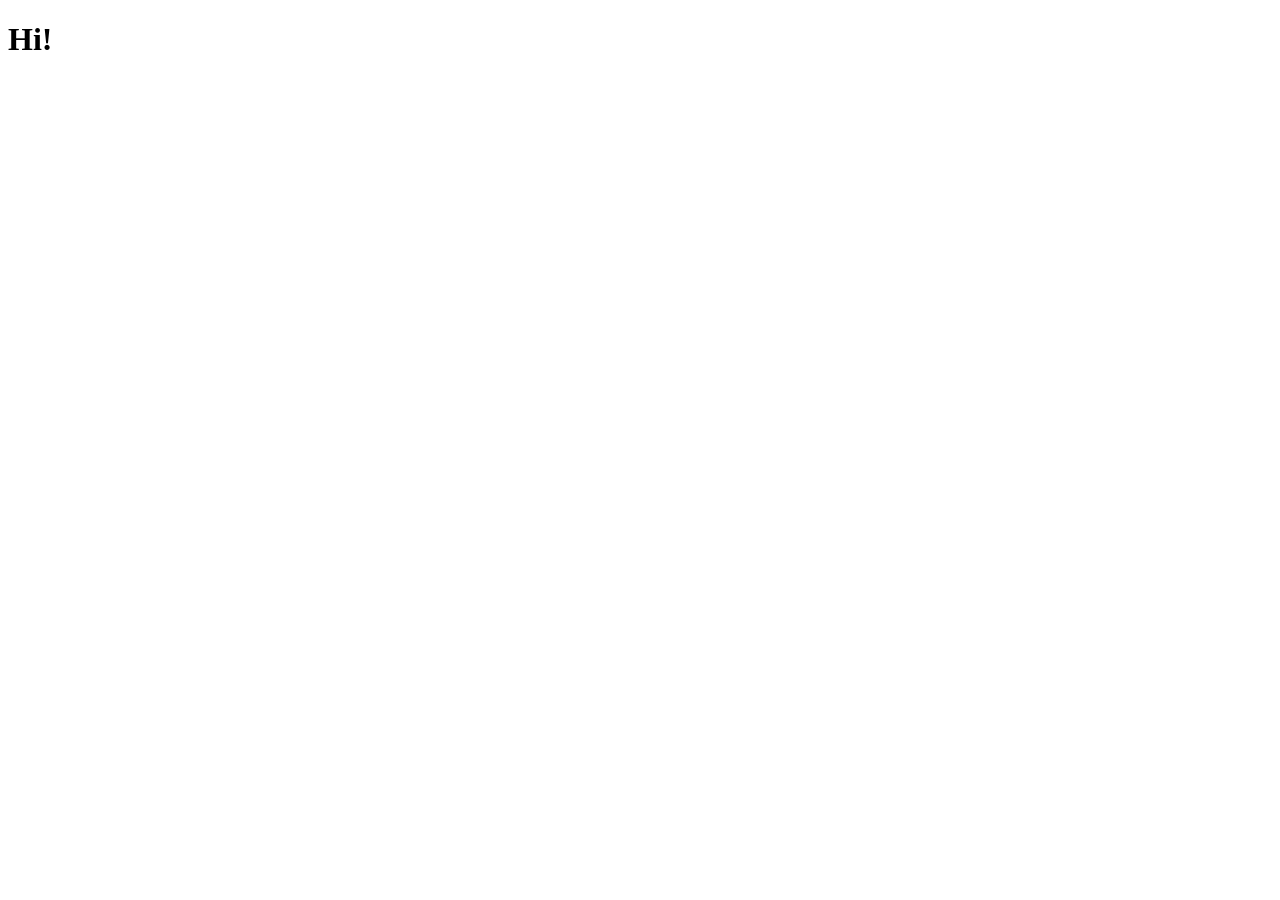
==== index.html @ e8dbb1b1 "new file:   index.html" ====
<!DOCTYPE html>
<html lang="en">
<head>
    <meta charset="UTF-8">
    <meta name="viewport" content="width=device-width, initial-scale=1.0">
    <title>Document</title>
</head>
<body>
    <div>
        <h1>
            Hi!
        </h1>
    </div>
</body>
</html>
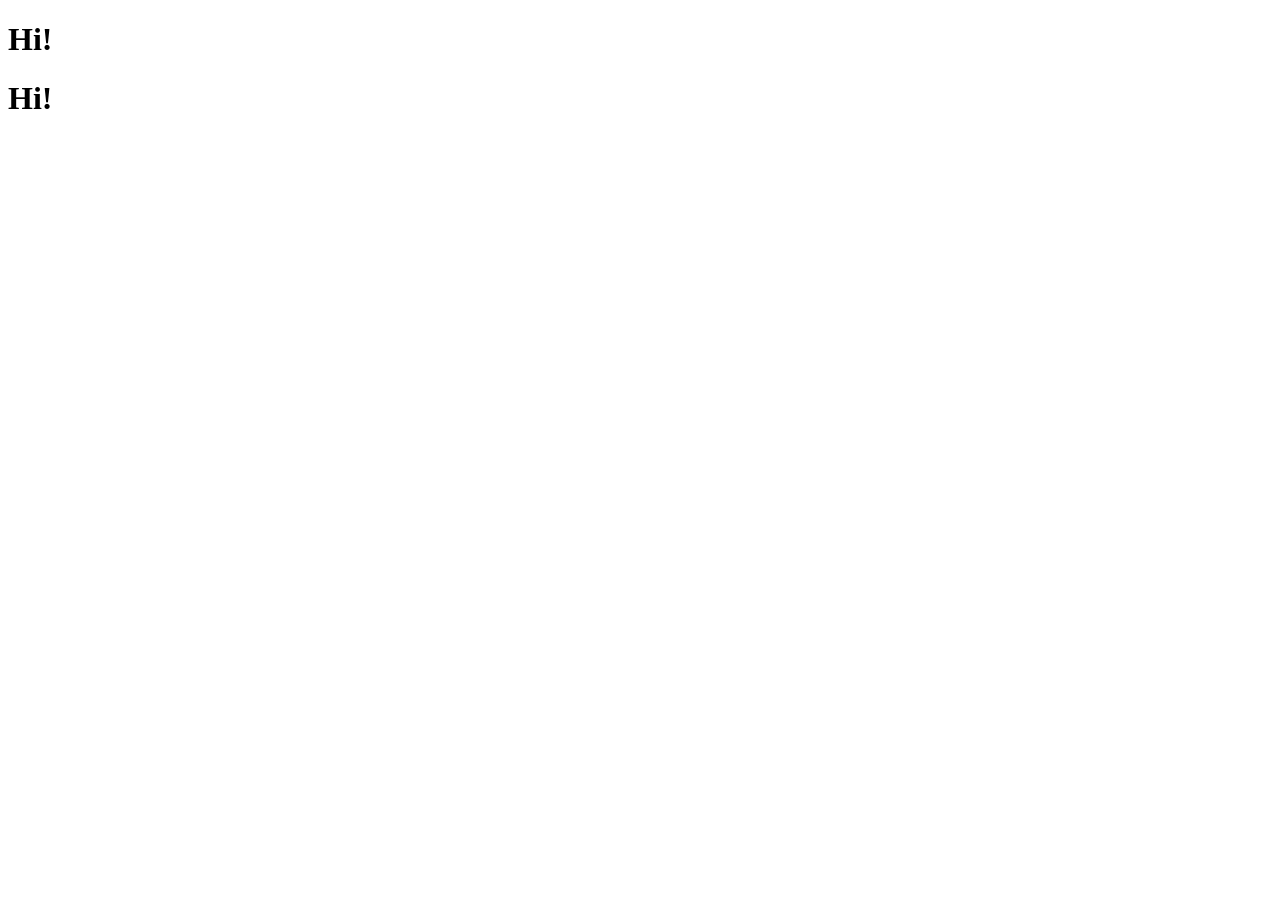
==== commit 5823caec: "Update index.html" ====
--- a/index.html
+++ b/index.html
@@ -10,6 +10,9 @@
         <h1>
             Hi!
         </h1>
+        <h1>
+            Hi!
+        </h1>
     </div>
 </body>
 </html>
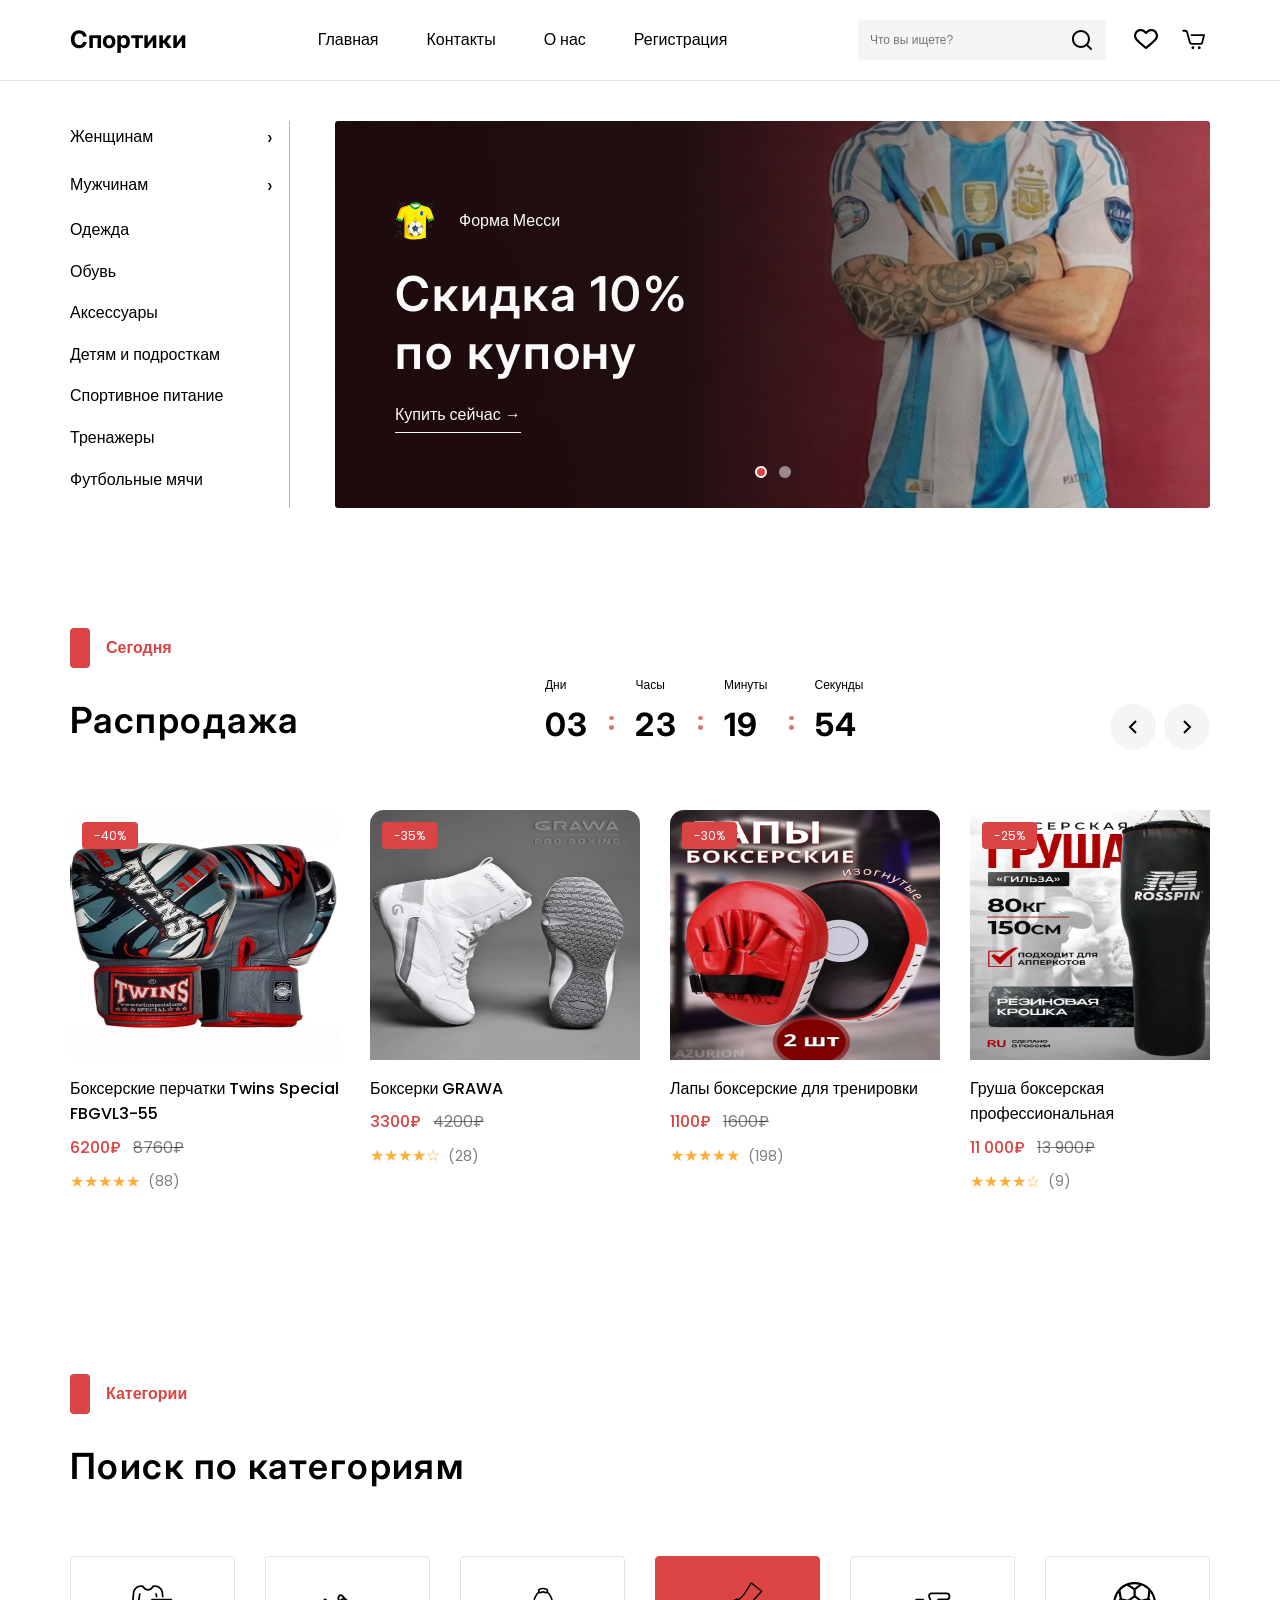
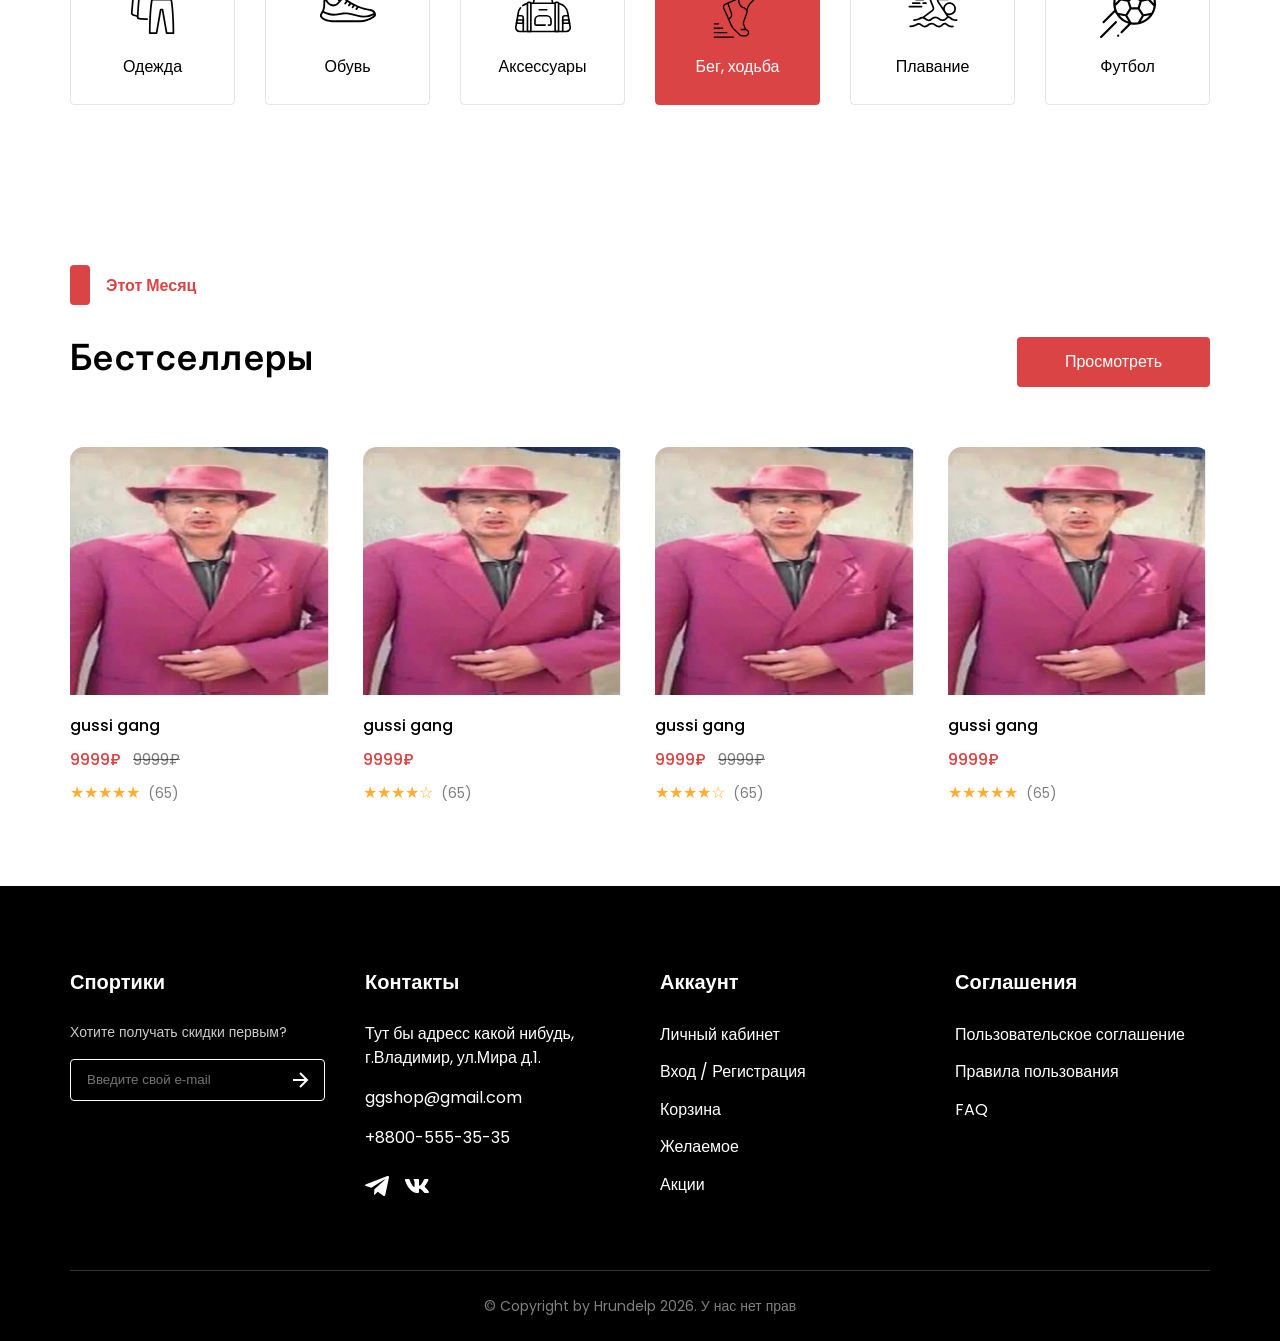
==== commit cd790bb0: "new file:   assets/icons/Football.svg 	new file:   assets/icons/TG.svg 	new file:   assets/icons/Vk." ====
--- a/index.html
+++ b/index.html
@@ -1,18 +1,944 @@
 <!DOCTYPE html>
-<html lang="en">
+<html lang="ru">
+
 <head>
     <meta charset="UTF-8">
     <meta name="viewport" content="width=device-width, initial-scale=1.0">
-    <title>Document</title>
+    <title>Спортики</title>
+    <link rel="stylesheet" href="css/style.css">
+    <link rel="stylesheet" href="css/home.css">
+    <link rel="stylesheet" href="css/responsive.css">
+    <link rel="preconnect" href="https://fonts.googleapis.com">
+    <link rel="preconnect" href="https://fonts.gstatic.com" crossorigin>
+    <link
+        href="https://fonts.googleapis.com/css2?family=Poppins:wght@300;400;500;600;700&family=Inter:wght@400;600;700&display=swap"
+        rel="stylesheet">
 </head>
+
 <body>
-    <div>
-        <h1>
-            Hi!
-        </h1>
-        <h1>
-            Hi!
-        </h1>
-    </div>
+    <!-- Header -->
+    <header class="header">
+        <nav class="navbar">
+            <div class="container">
+                <div class="logo">Спортики</div>
+                <ul class="nav-menu">
+                    <li><a href="index.html">Главная</a></li>
+                    <li><a href="#">Контакты</a></li>
+                    <li><a href="#">О нас</a></li>
+                    <li><a href="register.html">Регистрация</a></li>
+                </ul>
+                <div class="nav-actions">
+                    <div class="search-box">
+                        <input type="text" placeholder="Что вы ищете?">
+                        <img src="assets\icons\поиск.svg" width="24" height="24" alt="Иконка">
+                    </div>
+                    <div class="icons">
+                        <button class="icon-btn">
+                            <img src="assets\icons\Избранное.svg" width="24" height="24" alt="Иконка">
+                        </button>
+                        <button class="icon-btn">
+                            <img src="assets\icons\Корзина.svg" width="24" height="24" alt="Иконка">
+                        </button>
+                    </div>
+                </div>
+            </div>
+        </nav>
+    </header>
+
+    <main>
+        <!-- Hero Section -->
+        <section class="hero-section">
+            <div class="container">
+                <div class="hero-content">
+                    <!-- Sidebar Menu -->
+                    <aside class="sidebar-menu">
+                        <ul>
+                            <li><a href="#">Женщинам <span>›</span></a></li>
+                            <li><a href="#">Мужчинам <span>›</span></a></li>
+                            <li><a href="#">Одежда</a></li>
+                            <li><a href="#">Обувь</a></li>
+                            <li><a href="#">Аксессуары</a></li>
+                            <li><a href="#">Детям и подросткам</a></li>
+                            <li><a href="#">Спортивное питание</a></li>
+                            <li><a href="#">Тренажеры</a></li>
+                            <li><a href="#">Футбольные мячи</a></li>
+                        </ul>
+                    </aside>
+
+                    <!-- Hero Banner -->
+                    <div class="hero-banner">
+                        <div class="banner-slides" id="heroSlider">
+
+                            <!-- Слайд 1 -->
+                            <div class="slide" style="background-image: url('assets/images/image.jpg');">
+                                <div class="banner-content">
+                                    <div class="banner-text">
+                                        <div class="banner-brand">
+                                            <img src="assets/icons/Месси ГОООЛ.svg" width="40" height="49" alt="Месси">
+                                            <span>Форма Месси</span>
+                                        </div>
+                                        <h1>Скидка 10%<br>по купону</h1>
+                                        <a href="#" class="shop-now">Купить сейчас →</a>
+                                    </div>
+                                </div>
+                            </div>
+
+                            <!-- Слайд 2 -->
+                            <div class="slide" style="background-image: url('assets/images/RONALDO.jpg');">
+                                <div class="banner-content">
+                                    <div class="banner-text">
+                                        <div class="banner-brand">
+                                            <span>Новости</span>
+                                        </div>
+                                        <h1>Новый набор<br>уже в продаже</h1>
+                                        <a href="#" class="shop-now">Смотреть →</a>
+                                    </div>
+                                </div>
+                            </div>
+                        </div>
+                        <!-- мне лень заглушку делать -->
+                        <div class="banner-dots">
+                            <span class="active" data-index="0"></span>
+                            <span data-index="1"></span>
+                            <!-- <span data-index="2"></span> — раскомментировать при добавлении 3-го слайда -->
+                        </div>
+                    </div>
+                </div>
+            </div>
+        </section>
+
+        <!-- Flash Sales -->
+        <section class="flash-sales">
+            <div class="container">
+                <div class="section-header">
+                    <div class="section-title-group">
+                        <div class="section-label">
+                            <div class="red-bar"></div>
+                            <span>Сегодня</span>
+                        </div>
+                        <h2 class="section-title">Распродажа</h2>
+                    </div>
+                    <div class="countdown-timer">
+                        <div class="time-unit">
+                            <span class="time-label">Дни</span>
+                            <span class="time-value">03</span>
+                        </div>
+                        <span class="time-separator">:</span>
+                        <div class="time-unit">
+                            <span class="time-label">Часы</span>
+                            <span class="time-value" id="hours">23</span>
+                        </div>
+                        <span class="time-separator">:</span>
+                        <div class="time-unit">
+                            <span class="time-label">Минуты</span>
+                            <span class="time-value" id="minutes">19</span>
+                        </div>
+                        <span class="time-separator">:</span>
+                        <div class="time-unit">
+                            <span class="time-label">Секунды</span>
+                            <span class="time-value" id="seconds">56</span>
+                        </div>
+                    </div>
+                    <div class="navigation-arrows">
+                        <button class="arrow-btn" onclick="scrollProducts('left')">
+                            <svg width="24" height="24" viewBox="0 0 24 24" fill="none" stroke="currentColor"
+                                stroke-width="2">
+                                <path d="M15 18l-6-6 6-6" />
+                            </svg>
+                        </button>
+                        <button class="arrow-btn" onclick="scrollProducts('right')">
+                            <svg width="24" height="24" viewBox="0 0 24 24" fill="none" stroke="currentColor"
+                                stroke-width="2">
+                                <path d="M9 18l6-6-6-6" />
+                            </svg>
+                        </button>
+                    </div>
+                </div>
+
+                <div class="products-scroll" id="flashProducts">
+                    <div class="product-card">
+                        <div class="product-image">
+                            <div class="discount-badge">-40%</div>
+                            <img src="assets/images/перчатки.jpg"
+                                alt="Боксерские перчатки">
+                            <div class="product-actions">
+                                <button class="action-btn">
+                                    <!--надо бы решить че тут сделать -->
+                            <img src="assets\icons\Избранное.svg" width="34" height="34" alt="избранное">
+                                </button>
+                            </div>
+                        </div>
+                        <div class="product-info">
+                            <h3>Боксерские перчатки Twins Special FBGVL3-55</h3>
+                            <div class="price">
+                                <span class="current-price">6200₽</span>
+                                <span class="old-price">8760₽</span>
+                            </div>
+                            <div class="rating">
+                                <div class="stars">★★★★★</div>
+                                <span>(88)</span>
+                            </div>
+                        </div>
+                    </div>
+
+                    <div class="product-card">
+                        <div class="product-image">
+                            <div class="discount-badge">-35%</div>
+                            <img src="assets/images/боксерки.jpg"
+                                alt="Боксерки">
+                            <div class="product-actions">
+                                <button class="action-btn">
+                                    <svg width="20" height="20" viewBox="0 0 24 24" fill="none" stroke="currentColor"
+                                        stroke-width="2">
+                                        <path
+                                            d="M20.84 4.61a5.5 5.5 0 0 0-7.78 0L12 5.67l-1.06-1.06a5.5 5.5 0 0 0-7.78 7.78l1.06 1.06L12 21.23l7.78-7.78 1.06-1.06a5.5 5.5 0 0 0 0-7.78z">
+                                        </path>
+                                    </svg>
+                                </button>
+                            </div>
+                        </div>
+                        <div class="product-info">
+                            <h3>Боксерки GRAWA</h3>
+                            <div class="price">
+                                <span class="current-price">3300₽</span>
+                                <span class="old-price">4200₽</span>
+                            </div>
+                            <div class="rating">
+                                <div class="stars">★★★★☆</div>
+                                <span>(28)</span>
+                            </div>
+                        </div>
+                    </div>
+
+                    <div class="product-card">
+                        <div class="product-image">
+                            <div class="discount-badge">-30%</div>
+                            <img src="assets/images/Лапы.jpg" alt="Лапы боксерские">
+                            <div class="product-actions">
+                                <button class="action-btn">
+                                    <svg width="20" height="20" viewBox="0 0 24 24" fill="none" stroke="currentColor"
+                                        stroke-width="2">
+                                        <path
+                                            d="M20.84 4.61a5.5 5.5 0 0 0-7.78 0L12 5.67l-1.06-1.06a5.5 5.5 0 0 0-7.78 7.78l1.06 1.06L12 21.23l7.78-7.78 1.06-1.06a5.5 5.5 0 0 0 0-7.78z">
+                                        </path>
+                                    </svg>
+                                </button>
+                            </div>
+                        </div>
+                        <div class="product-info">
+                            <h3>Лапы боксерские для тренировки</h3>
+                            <div class="price">
+                                <span class="current-price">1100₽</span>
+                                <span class="old-price">1600₽</span>
+                            </div>
+                            <div class="rating">
+                                <div class="stars">★★★★★</div>
+                                <span>(198)</span>
+                            </div>
+                        </div>
+                    </div>
+
+                    <div class="product-card">
+                        <div class="product-image">
+                            <div class="discount-badge">-25%</div>
+                            <img src="assets/images/Груша.jpg"
+                                alt="Груша Боксерская">
+                            <div class="product-actions">
+                                <button class="action-btn">
+                                    <svg width="20" height="20" viewBox="0 0 24 24" fill="none" stroke="currentColor"
+                                        stroke-width="2">
+                                        <path
+                                            d="M20.84 4.61a5.5 5.5 0 0 0-7.78 0L12 5.67l-1.06-1.06a5.5 5.5 0 0 0-7.78 7.78l1.06 1.06L12 21.23l7.78-7.78 1.06-1.06a5.5 5.5 0 0 0 0-7.78z">
+                                        </path>
+                                    </svg>
+                                </button>
+                            </div>
+                        </div>
+                        <div class="product-info">
+                            <h3>Груша боксерская профессиональная</h3>
+                            <div class="price">
+                                <span class="current-price">11 000₽</span>
+                                <span class="old-price">13 900₽</span>
+                            </div>
+                            <div class="rating">
+                                <div class="stars">★★★★☆</div>
+                                <span>(9)</span>
+                            </div>
+                        </div>
+                    </div>
+                </div>
+
+            </div>
+        </section>
+
+        <!-- Categories -->
+        <section class="categories">
+            <div class="container">
+                <div class="section-header">
+                    <div class="section-title-group">
+                        <div class="section-label">
+                            <div class="red-bar"></div>
+                            <span>Категории</span>
+                        </div>
+                        <h2 class="section-title">Поиск по категориям</h2>
+                    </div>
+                </div>
+
+                <div class="categories-grid" id="categoriesGrid">
+                    <div class="category-card">
+                        <img src="assets/icons/Одежда.svg" width="56" height="56" alt="Иконка">
+                        <span>Одежда</span>
+                    </div>
+                    <div class="category-card">
+                        <img src="assets/icons/shoes.svg" width="56" height="56" alt="Иконка">
+                        <span>Обувь</span>
+                    </div>
+                    <div class="category-card">
+                        <img src="assets/icons/accessories.svg" width="56" height="56" alt="Иконка">
+                        <span>Аксессуары</span>
+                    </div>
+                    <div class="category-card active">
+                         <img src="assets/icons/race.svg" width="56" height="56" alt="Иконка">
+                        <span>Бег, ходьба</span>
+                    </div>
+                    <div class="category-card">
+                        <img src="assets/icons/swimming.svg" width="56" height="56" alt="Иконка">
+                        <span>Плавание</span>
+                    </div>
+                    <div class="category-card">
+                        <img src="assets/icons/Football.svg" width="56" height="56" alt="Иконка">
+                        <span>Футбол</span>
+                    </div>
+                </div>
+            </div>
+        </section>
+
+        <!-- Best Selling -->
+        <section class="best-selling">
+            <div class="container">
+                <div class="section-header">
+                    <div class="section-title-group">
+                        <div class="section-label">
+                            <div class="red-bar"></div>
+                            <span>Этот Месяц</span>
+                        </div>
+                        <h2 class="section-title">Бестселлеры</h2>
+                    </div>
+                    <button class="view-all-btn">Просмотреть</button>
+                </div>
+
+                <div class="products-grid">
+                    <div class="product-card">
+                        <div class="product-image">
+                            <img src="assets/images/sportik.jpg" alt="zubenkomixailpetrovich">
+                            <div class="product-actions">
+                                <button class="action-btn">
+                                    <svg width="20" height="20" viewBox="0 0 24 24" fill="none" stroke="currentColor"
+                                        stroke-width="2">
+                                        <path
+                                            d="M20.84 4.61a5.5 5.5 0 0 0-7.78 0L12 5.67l-1.06-1.06a5.5 5.5 0 0 0-7.78 7.78l1.06 1.06L12 21.23l7.78-7.78 1.06-1.06a5.5 5.5 0 0 0 0-7.78z">
+                                        </path>
+                                    </svg>
+                                </button>
+                            </div>
+                        </div>
+                        <div class="product-info">
+                            <h3>gussi gang</h3>
+                            <div class="price">
+                                <span class="current-price">9999₽</span>
+                                <span class="old-price">9999₽</span>
+                            </div>
+                            <div class="rating">
+                                <div class="stars">★★★★★</div>
+                                <span>(65)</span>
+                            </div>
+                        </div>
+                    </div>
+
+                    <div class="product-card">
+                        <div class="product-image">
+                            <img src="assets/images/sportik.jpg" alt="zubenkomixailpetrovich">
+                            <div class="product-actions">
+                                <button class="action-btn">
+                                    <svg width="20" height="20" viewBox="0 0 24 24" fill="none" stroke="currentColor"
+                                        stroke-width="2">
+                                        <path
+                                            d="M20.84 4.61a5.5 5.5 0 0 0-7.78 0L12 5.67l-1.06-1.06a5.5 5.5 0 0 0-7.78 7.78l1.06 1.06L12 21.23l7.78-7.78 1.06-1.06a5.5 5.5 0 0 0 0-7.78z">
+                                        </path>
+                                    </svg>
+                                </button>
+                            </div>
+                        </div>
+                        <div class="product-info">
+                            <h3>gussi gang</h3>
+                            <div class="price">
+                                <span class="current-price">9999₽</span>
+                            </div>
+                            <div class="rating">
+                                <div class="stars">★★★★☆</div>
+                                <span>(65)</span>
+                            </div>
+                        </div>
+                    </div>
+
+                    <div class="product-card">
+                        <div class="product-image">
+                            <img src="assets/images/sportik.jpg" alt="zubenkomixailpetrovich">
+                            <div class="product-actions">
+                                <button class="action-btn">
+                                    <svg width="20" height="20" viewBox="0 0 24 24" fill="none" stroke="currentColor"
+                                        stroke-width="2">
+                                        <path
+                                            d="M20.84 4.61a5.5 5.5 0 0 0-7.78 0L12 5.67l-1.06-1.06a5.5 5.5 0 0 0-7.78 7.78l1.06 1.06L12 21.23l7.78-7.78 1.06-1.06a5.5 5.5 0 0 0 0-7.78z">
+                                        </path>
+                                    </svg>
+                                </button>
+                            </div>
+                        </div>
+                        <div class="product-info">
+                            <h3>gussi gang</h3>
+                            <div class="price">
+                                <span class="current-price">9999₽</span>
+                                <span class="old-price">9999₽</span>
+                            </div>
+                            <div class="rating">
+                                <div class="stars">★★★★☆</div>
+                                <span>(65)</span>
+                            </div>
+                        </div>
+                    </div>
+
+                    <div class="product-card">
+                        <div class="product-image">
+                            <img src="assets/images/sportik.jpg" alt="zubenkomixailpetrovich">
+                            <div class="product-actions">
+                                <button class="action-btn">
+                                    <svg width="20" height="20" viewBox="0 0 24 24" fill="none" stroke="currentColor"
+                                        stroke-width="2">
+                                        <path
+                                            d="M20.84 4.61a5.5 5.5 0 0 0-7.78 0L12 5.67l-1.06-1.06a5.5 5.5 0 0 0-7.78 7.78l1.06 1.06L12 21.23l7.78-7.78 1.06-1.06a5.5 5.5 0 0 0 0-7.78z">
+                                        </path>
+                                    </svg>
+                                </button>
+                            </div>
+                        </div>
+                        <div class="product-info">
+                            <h3>gussi gang</h3>
+                            <div class="price">
+                                <span class="current-price">9999₽</span>
+                            </div>
+                            <div class="rating">
+                                <div class="stars">★★★★★</div>
+                                <span>(65)</span>
+                            </div>
+                        </div>
+                    </div>
+                </div>
+            </div>
+        </section>
+
+        <!-- Music Banner 
+        <section class="music-banner">
+            <div class="container">
+                <div class="banner-box">
+                    <div class="banner-box-content">
+                        <span class="banner-label">Categories</span>
+                        <h2>Enhance Your<br>Music Experience</h2>
+                        <div class="timer-circles">
+                            <div class="timer-circle">
+                                <span class="timer-value">23</span>
+                                <span class="timer-label">Hours</span>
+                            </div>
+                            <div class="timer-circle">
+                                <span class="timer-value">05</span>
+                                <span class="timer-label">Days</span>
+                            </div>
+                            <div class="timer-circle">
+                                <span class="timer-value">59</span>
+                                <span class="timer-label">Minutes</span>
+                            </div>
+                            <div class="timer-circle">
+                                <span class="timer-value">35</span>
+                                <span class="timer-label">Seconds</span>
+                            </div>
+                        </div>
+                        <button class="buy-now-btn">Buy Now!</button>
+                    </div>
+                    <div class="banner-box-image">
+                        <img src="https://images.unsplash.com/photo-1608043152269-423dbba4e7e1?w=600" alt="JBL Speaker">
+                    </div>
+                </div>
+            </div>
+        </section>-->
+
+        <!-- Explore Products 
+        <section class="explore-products">
+            <div class="container">
+                <div class="section-header">
+                    <div class="section-title-group">
+                        <div class="section-label">
+                            <div class="red-bar"></div>
+                            <span>Our Products</span>
+                        </div>
+                        <h2 class="section-title">Explore Our Products</h2>
+                    </div>
+                    <div class="navigation-arrows">
+                        <button class="arrow-btn">
+                            <svg width="24" height="24" viewBox="0 0 24 24" fill="none" stroke="currentColor"
+                                stroke-width="2">
+                                <path d="M15 18l-6-6 6-6" />
+                            </svg>
+                        </button>
+                        <button class="arrow-btn">
+                            <svg width="24" height="24" viewBox="0 0 24 24" fill="none" stroke="currentColor"
+                                stroke-width="2">
+                                <path d="M9 18l6-6-6-6" />
+                            </svg>
+                        </button>
+                    </div>
+                </div>
+
+                <div class="products-grid large">
+                    <div class="product-card">
+                        <div class="product-image">
+                            <img src="https://images.unsplash.com/photo-1577003833154-a3bs0ce0b96c?w=400"
+                                alt="Dog Food">
+                            <div class="product-actions">
+                                <button class="action-btn">
+                                    <svg width="20" height="20" viewBox="0 0 24 24" fill="none" stroke="currentColor"
+                                        stroke-width="2">
+                                        <path
+                                            d="M20.84 4.61a5.5 5.5 0 0 0-7.78 0L12 5.67l-1.06-1.06a5.5 5.5 0 0 0-7.78 7.78l1.06 1.06L12 21.23l7.78-7.78 1.06-1.06a5.5 5.5 0 0 0 0-7.78z">
+                                        </path>
+                                    </svg>
+                                </button>
+                                <button class="action-btn">
+                                    <svg width="20" height="20" viewBox="0 0 24 24" fill="none" stroke="currentColor"
+                                        stroke-width="2">
+                                        <path d="M1 12s4-8 11-8 11 8 11 8-4 8-11 8-11-8-11-8z"></path>
+                                        <circle cx="12" cy="12" r="3"></circle>
+                                    </svg>
+                                </button>
+                            </div>
+                        </div>
+                        <div class="product-info">
+                            <h3>Breed Dry Dog Food</h3>
+                            <div class="price">
+                                <span class="current-price">$100</span>
+                            </div>
+                            <div class="rating">
+                                <div class="stars">★★★☆☆</div>
+                                <span>(35)</span>
+                            </div>
+                        </div>
+                    </div>
+
+                    <div class="product-card">
+                        <div class="product-image">
+                            <img src="https://images.unsplash.com/photo-1526170375885-4d8ecf77b99f?w=400" alt="Camera">
+                            <div class="product-actions">
+                                <button class="action-btn">
+                                    <svg width="20" height="20" viewBox="0 0 24 24" fill="none" stroke="currentColor"
+                                        stroke-width="2">
+                                        <path
+                                            d="M20.84 4.61a5.5 5.5 0 0 0-7.78 0L12 5.67l-1.06-1.06a5.5 5.5 0 0 0-7.78 7.78l1.06 1.06L12 21.23l7.78-7.78 1.06-1.06a5.5 5.5 0 0 0 0-7.78z">
+                                        </path>
+                                    </svg>
+                                </button>
+                                <button class="action-btn">
+                                    <svg width="20" height="20" viewBox="0 0 24 24" fill="none" stroke="currentColor"
+                                        stroke-width="2">
+                                        <path d="M1 12s4-8 11-8 11 8 11 8-4 8-11 8-11-8-11-8z"></path>
+                                        <circle cx="12" cy="12" r="3"></circle>
+                                    </svg>
+                                </button>
+                            </div>
+                        </div>
+                        <div class="product-info">
+                            <h3>CANON EOS DSLR Camera</h3>
+                            <div class="price">
+                                <span class="current-price">$360</span>
+                            </div>
+                            <div class="rating">
+                                <div class="stars">★★★★☆</div>
+                                <span>(95)</span>
+                            </div>
+                        </div>
+                    </div>
+
+                    <div class="product-card">
+                        <div class="product-image">
+                            <div class="new-badge">NEW</div>
+                            <img src="https://images.unsplash.com/photo-1498049794561-7780e7231661?w=400" alt="Laptop">
+                            <div class="product-actions">
+                                <button class="action-btn">
+                                    <svg width="20" height="20" viewBox="0 0 24 24" fill="none" stroke="currentColor"
+                                        stroke-width="2">
+                                        <path
+                                            d="M20.84 4.61a5.5 5.5 0 0 0-7.78 0L12 5.67l-1.06-1.06a5.5 5.5 0 0 0-7.78 7.78l1.06 1.06L12 21.23l7.78-7.78 1.06-1.06a5.5 5.5 0 0 0 0-7.78z">
+                                        </path>
+                                    </svg>
+                                </button>
+                                <button class="action-btn">
+                                    <svg width="20" height="20" viewBox="0 0 24 24" fill="none" stroke="currentColor"
+                                        stroke-width="2">
+                                        <path d="M1 12s4-8 11-8 11 8 11 8-4 8-11 8-11-8-11-8z"></path>
+                                        <circle cx="12" cy="12" r="3"></circle>
+                                    </svg>
+                                </button>
+                            </div>
+                        </div>
+                        <div class="product-info">
+                            <h3>ASUS FHD Gaming Laptop</h3>
+                            <div class="price">
+                                <span class="current-price">$700</span>
+                            </div>
+                            <div class="rating">
+                                <div class="stars">★★★★★</div>
+                                <span>(325)</span>
+                            </div>
+                        </div>
+                    </div>
+
+                    <div class="product-card">
+                        <div class="product-image">
+                            <img src="https://images.unsplash.com/photo-1556228578-0d85b1a4d571?w=400"
+                                alt="Curology Product Set">
+                            <div class="product-actions">
+                                <button class="action-btn">
+                                    <svg width="20" height="20" viewBox="0 0 24 24" fill="none" stroke="currentColor"
+                                        stroke-width="2">
+                                        <path
+                                            d="M20.84 4.61a5.5 5.5 0 0 0-7.78 0L12 5.67l-1.06-1.06a5.5 5.5 0 0 0-7.78 7.78l1.06 1.06L12 21.23l7.78-7.78 1.06-1.06a5.5 5.5 0 0 0 0-7.78z">
+                                        </path>
+                                    </svg>
+                                </button>
+                                <button class="action-btn">
+                                    <svg width="20" height="20" viewBox="0 0 24 24" fill="none" stroke="currentColor"
+                                        stroke-width="2">
+                                        <path d="M1 12s4-8 11-8 11 8 11 8-4 8-11 8-11-8-11-8z"></path>
+                                        <circle cx="12" cy="12" r="3"></circle>
+                                    </svg>
+                                </button>
+                            </div>
+                        </div>
+                        <div class="product-info">
+                            <h3>Curology Product Set</h3>
+                            <div class="price">
+                                <span class="current-price">$500</span>
+                            </div>
+                            <div class="rating">
+                                <div class="stars">★★★★☆</div>
+                                <span>(145)</span>
+                            </div>
+                        </div>
+                    </div>
+
+                    <div class="product-card">
+                        <div class="product-image">
+                            <div class="new-badge">NEW</div>
+                            <img src="https://images.unsplash.com/photo-1581235720704-06d3acfcb36f?w=400"
+                                alt="Kids Electric Car">
+                            <div class="product-actions">
+                                <button class="action-btn">
+                                    <svg width="20" height="20" viewBox="0 0 24 24" fill="none" stroke="currentColor"
+                                        stroke-width="2">
+                                        <path
+                                            d="M20.84 4.61a5.5 5.5 0 0 0-7.78 0L12 5.67l-1.06-1.06a5.5 5.5 0 0 0-7.78 7.78l1.06 1.06L12 21.23l7.78-7.78 1.06-1.06a5.5 5.5 0 0 0 0-7.78z">
+                                        </path>
+                                    </svg>
+                                </button>
+                                <button class="action-btn">
+                                    <svg width="20" height="20" viewBox="0 0 24 24" fill="none" stroke="currentColor"
+                                        stroke-width="2">
+                                        <path d="M1 12s4-8 11-8 11 8 11 8-4 8-11 8-11-8-11-8z"></path>
+                                        <circle cx="12" cy="12" r="3"></circle>
+                                    </svg>
+                                </button>
+                            </div>
+                        </div>
+                        <div class="product-info">
+                            <h3>Kids Electric Car</h3>
+                            <div class="price">
+                                <span class="current-price">$960</span>
+                            </div>
+                            <div class="rating">
+                                <div class="stars">★★★★★</div>
+                                <span>(65)</span>
+                                <div class="color-options">
+                                    <span class="color-dot" style="background: #FB1314;"></span>
+                                    <span class="color-dot" style="background: #DB4444;"></span>
+                                </div>
+                            </div>
+                        </div>
+                    </div>
+
+                    <div class="product-card">
+                        <div class="product-image">
+                            <img src="https://images.unsplash.com/photo-1579952363873-27f3bade9f55?w=400"
+                                alt="Jr. Zoom Soccer Cleats">
+                            <div class="product-actions">
+                                <button class="action-btn">
+                                    <svg width="20" height="20" viewBox="0 0 24 24" fill="none" stroke="currentColor"
+                                        stroke-width="2">
+                                        <path
+                                            d="M20.84 4.61a5.5 5.5 0 0 0-7.78 0L12 5.67l-1.06-1.06a5.5 5.5 0 0 0-7.78 7.78l1.06 1.06L12 21.23l7.78-7.78 1.06-1.06a5.5 5.5 0 0 0 0-7.78z">
+                                        </path>
+                                    </svg>
+                                </button>
+                                <button class="action-btn">
+                                    <svg width="20" height="20" viewBox="0 0 24 24" fill="none" stroke="currentColor"
+                                        stroke-width="2">
+                                        <path d="M1 12s4-8 11-8 11 8 11 8-4 8-11 8-11-8-11-8z"></path>
+                                        <circle cx="12" cy="12" r="3"></circle>
+                                    </svg>
+                                </button>
+                            </div>
+                        </div>
+                        <div class="product-info">
+                            <h3>Jr. Zoom Soccer Cleats</h3>
+                            <div class="price">
+                                <span class="current-price">$1160</span>
+                            </div>
+                            <div class="rating">
+                                <div class="stars">★★★★★</div>
+                                <span>(35)</span>
+                                <div class="color-options">
+                                    <span class="color-dot" style="background: #EEFF61;"></span>
+                                    <span class="color-dot" style="background: #DB4444;"></span>
+                                </div>
+                            </div>
+                        </div>
+                    </div>
+
+                    <div class="product-card">
+                        <div class="product-image">
+                            <div class="new-badge">NEW</div>
+                            <img src="https://images.unsplash.com/photo-1606813907291-d86efa9b94db?w=400"
+                                alt="GP11 Shooter USB Gamepad">
+                            <div class="product-actions">
+                                <button class="action-btn">
+                                    <svg width="20" height="20" viewBox="0 0 24 24" fill="none" stroke="currentColor"
+                                        stroke-width="2">
+                                        <path
+                                            d="M20.84 4.61a5.5 5.5 0 0 0-7.78 0L12 5.67l-1.06-1.06a5.5 5.5 0 0 0-7.78 7.78l1.06 1.06L12 21.23l7.78-7.78 1.06-1.06a5.5 5.5 0 0 0 0-7.78z">
+                                        </path>
+                                    </svg>
+                                </button>
+                                <button class="action-btn">
+                                    <svg width="20" height="20" viewBox="0 0 24 24" fill="none" stroke="currentColor"
+                                        stroke-width="2">
+                                        <path d="M1 12s4-8 11-8 11 8 11 8-4 8-11 8-11-8-11-8z"></path>
+                                        <circle cx="12" cy="12" r="3"></circle>
+                                    </svg>
+                                </button>
+                            </div>
+                        </div>
+                        <div class="product-info">
+                            <h3>GP11 Shooter USB Gamepad</h3>
+                            <div class="price">
+                                <span class="current-price">$660</span>
+                            </div>
+                            <div class="rating">
+                                <div class="stars">★★★★☆</div>
+                                <span>(55)</span>
+                                <div class="color-options">
+                                    <span class="color-dot" style="background: #000;"></span>
+                                    <span class="color-dot" style="background: #DB4444;"></span>
+                                </div>
+                            </div>
+                        </div>
+                    </div>
+
+                    <div class="product-card">
+                        <div class="product-image">
+                            <img src="https://images.unsplash.com/photo-1551107696-a4b0c5a0d9a2?w=400"
+                                alt="Quilted Satin Jacket">
+                            <div class="product-actions">
+                                <button class="action-btn">
+                                    <svg width="20" height="20" viewBox="0 0 24 24" fill="none" stroke="currentColor"
+                                        stroke-width="2">
+                                        <path
+                                            d="M20.84 4.61a5.5 5.5 0 0 0-7.78 0L12 5.67l-1.06-1.06a5.5 5.5 0 0 0-7.78 7.78l1.06 1.06L12 21.23l7.78-7.78 1.06-1.06a5.5 5.5 0 0 0 0-7.78z">
+                                        </path>
+                                    </svg>
+                                </button>
+                                <button class="action-btn">
+                                    <svg width="20" height="20" viewBox="0 0 24 24" fill="none" stroke="currentColor"
+                                        stroke-width="2">
+                                        <path d="M1 12s4-8 11-8 11 8 11 8-4 8-11 8-11-8-11-8z"></path>
+                                        <circle cx="12" cy="12" r="3"></circle>
+                                    </svg>
+                                </button>
+                            </div>
+                        </div>
+                        <div class="product-info">
+                            <h3>Quilted Satin Jacket</h3>
+                            <div class="price">
+                                <span class="current-price">$660</span>
+                            </div>
+                            <div class="rating">
+                                <div class="stars">★★★★☆</div>
+                                <span>(55)</span>
+                                <div class="color-options">
+                                    <span class="color-dot" style="background: #184A48;"></span>
+                                    <span class="color-dot" style="background: #DB4444;"></span>
+                                </div>
+                            </div>
+                        </div>
+                    </div>
+                </div>
+
+                <div class="view-all-btn-wrapper">
+                    <button class="view-all-btn">View All Products</button>
+                </div>
+            </div>
+        </section>-->
+
+        <!-- New Arrival 
+        <section class="new-arrival">
+            <div class="container">
+                <div class="section-title-group">
+                    <div class="section-label">
+                        <div class="red-bar"></div>
+                        <span>Featured</span>
+                    </div>
+                    <h2 class="section-title">New Arrival</h2>
+                </div>
+
+                <div class="arrival-grid">
+                    <div class="arrival-card large">
+                        <img src="https://images.unsplash.com/photo-1606813907291-d86efa9b94db?w=600"
+                            alt="PlayStation 5">
+                        <div class="arrival-info">
+                            <h3>PlayStation 5</h3>
+                            <p>Black and White version of the PS5 coming out on sale.</p>
+                            <a href="#">Shop Now</a>
+                        </div>
+                    </div>
+                    <div class="arrival-card medium">
+                        <img src="https://images.unsplash.com/photo-1485230895905-ec40ba36b9bc?w=600"
+                            alt="Women's Collections">
+                        <div class="arrival-info">
+                            <h3>Women's Collections</h3>
+                            <p>Featured woman collections that give you another vibe.</p>
+                            <a href="#">Shop Now</a>
+                        </div>
+                    </div>
+                    <div class="arrival-card small">
+                        <img src="https://images.unsplash.com/photo-1608043152269-423dbba4e7e1?w=400" alt="Speakers">
+                        <div class="arrival-info">
+                            <h3>Speakers</h3>
+                            <p>Amazon wireless speakers</p>
+                            <a href="#">Shop Now</a>
+                        </div>
+                    </div>
+                    <div class="arrival-card small">
+                        <img src="https://images.unsplash.com/photo-1541643600914-78b084683601?w=400" alt="Perfume">
+                        <div class="arrival-info">
+                            <h3>Perfume</h3>
+                            <p>GUCCI INTENSE OUD EDP</p>
+                            <a href="#">Shop Now</a>
+                        </div>
+                    </div>
+                </div>
+            </div>
+        </section>-->
+
+        <!-- Services 
+        <section class="services">
+            <div class="container">
+                <div class="services-grid">
+                    <div class="service-card">
+                        <div class="service-icon">
+                            <svg width="40" height="40" viewBox="0 0 40 40" fill="none">
+                                <circle cx="20" cy="20" r="20" fill="currentColor" opacity="0.3" />
+                                <circle cx="20" cy="20" r="15" fill="currentColor" />
+                                <path d="M12 20h16M20 12v16" stroke="white" stroke-width="2" />
+                            </svg>
+                        </div>
+                        <h3>FREE AND FAST DELIVERY</h3>
+                        <p>Free delivery for all orders over $140</p>
+                    </div>
+                    <div class="service-card">
+                        <div class="service-icon">
+                            <svg width="40" height="40" viewBox="0 0 40 40" fill="none">
+                                <circle cx="20" cy="20" r="20" fill="currentColor" opacity="0.3" />
+                                <circle cx="20" cy="20" r="15" fill="currentColor" />
+                                <path d="M16 18a4 4 0 0 1 8 0M14 28h12v-8H14z" stroke="white" stroke-width="2" />
+                            </svg>
+                        </div>
+                        <h3>24/7 CUSTOMER SERVICE</h3>
+                        <p>Friendly 24/7 customer support</p>
+                    </div>
+                    <div class="service-card">
+                        <div class="service-icon">
+                            <svg width="40" height="40" viewBox="0 0 40 40" fill="none">
+                                <circle cx="20" cy="20" r="20" fill="currentColor" opacity="0.3" />
+                                <circle cx="20" cy="20" r="15" fill="currentColor" />
+                                <path d="M15 20l3 3 7-7" stroke="white" stroke-width="2" />
+                            </svg>
+                        </div>
+                        <h3>MONEY BACK GUARANTEE</h3>
+                        <p>We return money within 30 days</p>
+                    </div>
+                </div>
+            </div>
+        </section>-->
+    </main>
+
+    <!-- Footer -->
+    <footer class="footer">
+        <div class="container">
+            <div class="footer-content">
+                <div class="footer-column">
+                    <h4>Спортики</h4>
+                    <p class="small">Хотите получать скидки первым?</p>
+                    <div class="newsletter">
+                        <input type="email" placeholder="Введите свой e-mail">
+                        <button>
+                            <svg width="24" height="24" viewBox="0 0 24 24" fill="none" stroke="white" stroke-width="2">
+                                <path d="M5 12h14M12 5l7 7-7 7" />
+                            </svg>
+                        </button>
+                    </div>
+                </div>
+                <div class="footer-column">
+                    <h4>Контакты</h4>
+                    <p>Тут бы адресс какой нибудь,<br>г.Владимир, ул.Мира д.1.</p>
+                    <p>ggshop@gmail.com</p>
+                    <p>+8800-555-35-35</p>
+                    <div class="social-links">
+                        <a href="https://t.me/hrundelp" target="_blank"><img src="assets/icons/TG.svg" width="24" height="24" alt="Telegram"></a>
+                        <a href="https://vk.com/bratishkinoff" target="_blank"><img src="assets/icons/Vk.svg" width="24" height="24" alt="VK"></a>
+                    </div>
+                </div>
+                <div class="footer-column">
+                    <h4>Аккаунт</h4>
+                    <ul>
+                        <li><a href="#">Личный кабинет</a></li>
+                        <li><a href="register.html">Вход / Регистрация</a></li>
+                        <li><a href="#">Корзина</a></li>
+                        <li><a href="#">Желаемое</a></li>
+                        <li><a href="#">Акции</a></li>
+                    </ul>
+                </div>
+                <div class="footer-column">
+                    <h4>Соглашения</h4>
+                    <ul>
+                        <li><a href="#">Пользовательское соглашение</a></li>
+                        <li><a href="#">Правила пользования</a></li>
+                        <li><a href="#">FAQ</a></li>
+                    </ul>
+                </div>
+            </div>
+            <div class="footer-bottom">
+                <p>&copy; Copyright by Hrundelp 2026. У нас нет прав</p>
+            </div>
+        </div>
+    </footer>
+
+    <script src="js/script.js"></script>
 </body>
+
 </html>
--- a/css/style.css
+++ b/css/style.css
@@ -0,0 +1,265 @@
+* {
+    margin: 0;
+    padding: 0;
+    box-sizing: border-box;
+}
+
+body {
+    font-family: 'Poppins', sans-serif;
+    background: #fff;
+    color: #000;
+    line-height: 1.6;
+}
+
+.container {
+    max-width: 1170px;
+    margin: 0 auto;
+    padding: 0 15px;
+}
+
+/* Header */
+.navbar {
+    border-bottom: 1px solid rgba(0, 0, 0, 0.1);
+    padding: 20px 0;
+}
+
+.navbar .container {
+    display: flex;
+    justify-content: space-between;
+    align-items: center;
+}
+
+.logo {
+    font-size: 24px;
+    font-weight: 700;
+    font-family: 'Inter', sans-serif;
+}
+
+.nav-menu {
+    display: flex;
+    list-style: none;
+    gap: 48px;
+}
+
+.nav-menu a {
+    color: #000;
+    text-decoration: none;
+    font-size: 16px;
+    transition: color 0.3s;
+}
+
+.nav-menu a:hover,
+.nav-menu a.active {
+    border-bottom: 1px solid #000;
+}
+
+.nav-actions {
+    display: flex;
+    align-items: center;
+    gap: 24px;
+}
+
+.search-box {
+    position: relative;
+    display: flex;
+    align-items: center;
+    background: #f5f5f5;
+    padding: 8px 12px;
+    border-radius: 4px;
+}
+
+.search-box input {
+    border: none;
+    background: transparent;
+    outline: none;
+    width: 200px;
+    font-size: 12px;
+}
+
+.search-box svg {
+    width: 20px;
+    height: 20px;
+}
+
+.icons {
+    display: flex;
+    gap: 16px;
+}
+
+.icon-btn {
+    background: transparent;
+    border: none;
+    cursor: pointer;
+    padding: 4px;
+}
+
+.icon-btn:hover {
+    opacity: 0.7;
+}
+
+/* Section Styles */
+section {
+    padding: 80px 0;
+}
+
+.section-header {
+    display: flex;
+    justify-content: space-between;
+    align-items: flex-end;
+    margin-bottom: 60px;
+}
+
+.section-title-group {
+    display: flex;
+    flex-direction: column;
+    gap: 24px;
+}
+
+.section-label {
+    display: flex;
+    align-items: center;
+    gap: 16px;
+}
+
+.red-bar {
+    width: 20px;
+    height: 40px;
+    background: #DB4444;
+    border-radius: 4px;
+}
+
+.section-label span {
+    color: #DB4444;
+    font-weight: 600;
+    font-size: 16px;
+}
+
+.section-title {
+    font-size: 36px;
+    font-weight: 600;
+    font-family: 'Inter', sans-serif;
+    letter-spacing: 1.44px;
+}
+
+/* Navigation Arrows */
+.navigation-arrows {
+    display: flex;
+    gap: 8px;
+}
+
+.arrow-btn {
+    width: 46px;
+    height: 46px;
+    border-radius: 50%;
+    background: #f5f5f5;
+    border: none;
+    display: flex;
+    align-items: center;
+    justify-content: center;
+    cursor: pointer;
+    transition: background 0.3s;
+}
+
+.arrow-btn:hover {
+    background: #DB4444;
+}
+
+.arrow-btn:hover svg {
+    stroke: white;
+}
+
+/* Footer */
+.footer {
+    background: #000;
+    color: white;
+    padding: 80px 0 24px 0;
+}
+
+.footer-content {
+    display: grid;
+    grid-template-columns: repeat(4, 1fr);
+    gap: 40px;
+    margin-bottom: 60px;
+}
+
+.footer-column h4 {
+    font-size: 20px;
+    margin-bottom: 24px;
+    font-weight: 600;
+}
+
+.footer-column p {
+    font-size: 16px;
+    margin-bottom: 16px;
+    line-height: 1.5;
+}
+
+.footer-column p.small {
+    font-size: 14px;
+    opacity: 0.8;
+    margin-bottom: 12px;
+}
+
+.footer-column ul {
+    list-style: none;
+    padding: 0;
+}
+
+.footer-column li {
+    margin-bottom: 12px;
+}
+
+.footer-column a {
+    color: white;
+    text-decoration: none;
+    transition: 0.3s;
+}
+
+.footer-column a:hover {
+    color: #DB4444; 
+}
+
+.newsletter {
+    display: flex;
+    border: 1.5px solid white;
+    border-radius: 4px;
+    overflow: hidden;
+    margin-top: 16px;
+}
+
+.newsletter input {
+    background: transparent;
+    border: none;
+    color: white;
+    padding: 12px 16px;
+    outline: none;
+    flex: 1;
+    min-width: 0;
+}
+
+.newsletter button {
+    background: transparent;
+    border: none;
+    padding: 8px 12px;
+    cursor: pointer;
+    display: flex;
+    align-items: center;
+}
+
+.social-links {
+    display: flex;
+    gap: 16px;
+    margin-top: 24px;
+}
+
+.social-links a:hover {
+    opacity: 0.6;
+}
+
+.footer-bottom {
+    text-align: center;
+    padding-top: 24px;
+    border-top: 1px solid rgba(255, 255, 255, 0.2);
+    color: rgba(255, 255, 255, 0.5);
+    font-size: 14px;
+}
--- a/css/home.css
+++ b/css/home.css
@@ -0,0 +1,614 @@
+/* Hero Section */
+.hero-section {
+    padding: 40px 0;
+}
+
+.hero-content {
+    display: flex;
+    gap: 45px;
+}
+
+.sidebar-menu {
+    width: 220px;
+    border-right: 1px solid rgba(0, 0, 0, 0.3);
+    padding-right: 16px;
+}
+
+.sidebar-menu ul {
+    list-style: none;
+}
+
+.sidebar-menu li {
+    margin-bottom: 16px;
+}
+
+.sidebar-menu a {
+    color: #000;
+    text-decoration: none;
+    font-size: 16px;
+    display: flex;
+    justify-content: space-between;
+    align-items: center;
+}
+
+.sidebar-menu a:hover {
+    color: #DB4444;
+}
+
+.sidebar-menu span {
+    font-size: 20px;
+}
+/*hero-banner*/
+.hero-banner {
+    flex: 1;
+    background: #000;
+    border-radius: 4px;
+    position: relative;
+    min-height: 344px;
+    overflow: hidden; 
+}
+.banner-slides {
+    display: flex;
+    width: 100%;
+    height: 100%;
+    transition: transform 0.5s ease-in-out;
+}
+.slide {
+    min-width: 100%;
+    min-height: 344px;
+    display: flex; 
+    flex-direction: column;
+    justify-content: center;
+    flex-shrink: 0;
+    padding: 60px;
+    box-sizing: border-box; 
+    background-size: cover;
+    background-position: center;
+    position: relative;
+}
+.slide::before {
+    content: '';
+    position: absolute;
+    inset: 0;
+    background: linear-gradient(to right, rgba(0,0,0,0.8) 40%, rgba(0,0,0,0) 100%);
+    z-index: 0;
+}
+
+.banner-content {
+    position: relative;
+    z-index: 1; 
+}
+
+.banner-brand {
+    display: flex;
+    align-items: center;
+    gap: 24px;
+    margin-bottom: 20px;
+}
+
+.banner-brand span {
+    color: #fafafa;
+    font-size: 16px;
+}
+
+.hero-banner h1 {
+    color: #fafafa;
+    font-size: 48px;
+    font-family: 'Inter', sans-serif;
+    font-weight: 600;
+    line-height: 1.2;
+    letter-spacing: 1.92px;
+    margin-bottom: 22px;
+}
+
+.shop-now {
+    display: inline-flex;
+    align-items: center;
+    gap: 8px;
+    color: #fafafa;
+    text-decoration: none;
+    font-size: 16px;
+    font-weight: 500;
+    border-bottom: 1px solid #fafafa;
+    padding-bottom: 4px;
+}
+
+.banner-dots {
+    position: absolute;
+    bottom: 30px;
+    left: 50%;
+    transform: translateX(-50%);
+    display: flex;
+    gap: 12px;
+    z-index: 1;
+}
+
+.banner-dots span {
+    width: 12px;
+    height: 12px;
+    border-radius: 50%;
+    background: rgba(255, 255, 255, 0.5);
+    display: block;
+    cursor: pointer;
+}
+
+.banner-dots span.active {
+    background: #DB4444;
+    border: 2px solid white;
+}
+
+/* Countdown Timer */
+.countdown-timer {
+    display: flex;
+    align-items: flex-end;
+    gap: 20px;
+}
+
+.time-unit {
+    display: flex;
+    flex-direction: column;
+    align-items: flex-start;
+}
+
+.time-label {
+    font-size: 12px;
+    font-weight: 500;
+    margin-bottom: 4px;
+}
+
+.time-value {
+    font-size: 32px;
+    font-weight: 700;
+    font-family: 'Inter', sans-serif;
+    letter-spacing: 1.28px;
+}
+
+.time-separator {
+    color: #E07575;
+    font-size: 24px;
+    font-weight: 700;
+    align-self: flex-end;
+    padding-bottom: 8px;
+}
+
+/* Categories */
+.categories-grid {
+    display: grid;
+    grid-template-columns: repeat(6, 1fr);
+    gap: 30px;
+}
+
+.category-card {
+    border: 1px solid rgba(0, 0, 0, 0.1);
+    border-radius: 4px;
+    padding: 25px;
+    display: flex;
+    flex-direction: column;
+    align-items: center;
+    gap: 16px;
+    cursor: pointer;
+    transition: all 0.3s;
+}
+
+.category-card:hover,
+.category-card.active {
+    background: #DB4444;
+    border-color: #DB4444;
+}
+
+.category-card:hover span,
+.category-card.active span {
+    color: white;
+}
+
+.category-card:hover svg,
+.category-card.active svg {
+    stroke: white;
+}
+
+.category-card svg {
+    stroke: #000;
+}
+
+.category-card span {
+    font-size: 16px;
+    font-weight: 400;
+}
+
+/* Services */
+.services {
+    padding: 80px 0 140px 0;
+}
+
+.services-grid {
+    display: grid;
+    grid-template-columns: repeat(3, 1fr);
+    gap: 88px;
+    text-align: center;
+}
+
+.service-card {
+    display: flex;
+    flex-direction: column;
+    align-items: center;
+}
+
+.service-icon {
+    width: 80px;
+    height: 80px;
+    display: flex;
+    align-items: center;
+    justify-content: center;
+    margin-bottom: 24px;
+    color: #2F2E30;
+}
+
+.service-card h3 {
+    font-size: 20px;
+    font-weight: 600;
+    margin-bottom: 8px;
+}
+
+.service-card p {
+    font-size: 14px;
+    color: rgba(0, 0, 0, 0.7);
+}
+
+/* Products */
+.products-scroll {
+    display: flex;
+    gap: 30px;
+    overflow-x: auto;
+    scroll-behavior: smooth;
+    padding-bottom: 20px;
+}
+
+.products-scroll::-webkit-scrollbar {
+    height: 6px;
+}
+
+.products-scroll::-webkit-scrollbar-track {
+    background: #f5f5f5;
+}
+
+.products-scroll::-webkit-scrollbar-thumb {
+    background: #DB4444;
+    border-radius: 3px;
+}
+
+.products-grid {
+    display: grid;
+    grid-template-columns: repeat(4, 1fr);
+    gap: 30px;
+}
+
+.products-grid.large {
+    grid-template-columns: repeat(4, 1fr);
+}
+
+.product-card {
+    flex: 0 0 270px;
+}
+
+.product-image {
+    position: relative;
+    background: #f5f5f5;
+    border-radius: 14px 14px 0 0;
+    height: 250px;
+    display: flex;
+    align-items: center;
+    justify-content: center;
+    margin-bottom: 16px;
+    overflow: hidden;
+}
+
+.product-image img {
+    width: 100%;
+    height: 100%;
+    object-fit: fill;
+    transition: transform 0.3s;
+}
+
+.product-card:hover .product-image img {
+    transform: scale(1.1);
+}
+
+.discount-badge {
+    position: absolute;
+    top: 12px;
+    left: 12px;
+    background: #DB4444;
+    color: white;
+    padding: 4px 12px;
+    border-radius: 4px;
+    font-size: 12px;
+}
+
+.new-badge {
+    position: absolute;
+    top: 12px;
+    left: 12px;
+    background: #00FF66;
+    color: white;
+    padding: 4px 12px;
+    border-radius: 4px;
+    font-size: 12px;
+}
+
+.product-actions {
+    position: absolute;
+    top: 12px;
+    right: 12px;
+    display: flex;
+    flex-direction: column;
+    gap: 8px;
+    opacity: 0;
+    transition: opacity 0.3s;
+}
+
+.product-card:hover .product-actions {
+    opacity: 1;
+}
+
+.action-btn {
+    width: 34px;
+    height: 34px;
+    border-radius: 50%;
+    background: white;
+    border: none;
+    display: flex;
+    align-items: center;
+    justify-content: center;
+    cursor: pointer;
+    box-shadow: 0 2px 8px rgba(0,0,0,0.1);
+}
+
+.action-btn:hover {
+    background: #DB4444;
+}
+
+.action-btn:hover svg {
+    stroke: white;
+}
+
+.product-info h3 {
+    font-size: 16px;
+    font-weight: 500;
+    margin-bottom: 8px;
+}
+
+.price {
+    display: flex;
+    gap: 12px;
+    align-items: center;
+    margin-bottom: 8px;
+}
+
+.current-price {
+    color: #DB4444;
+    font-size: 16px;
+    font-weight: 500;
+}
+
+.old-price {
+    color: rgba(0, 0, 0, 0.5);
+    font-size: 16px;
+    text-decoration: line-through;
+}
+
+.rating {
+    display: flex;
+    align-items: center;
+    gap: 8px;
+    flex-wrap: wrap;
+}
+
+.stars {
+    color: #FFAD33;
+    font-size: 16px;
+}
+
+.rating span {
+    color: rgba(0, 0, 0, 0.5);
+    font-size: 14px;
+}
+
+.color-options {
+    display: flex;
+    gap: 6px;
+    margin-left: auto;
+}
+
+.color-dot {
+    width: 16px;
+    height: 16px;
+    border-radius: 50%;
+    border: 2px solid white;
+    box-shadow: 0 0 0 1px rgba(0,0,0,0.2);
+    cursor: pointer;
+}
+
+.view-all-btn-wrapper {
+    text-align: center;
+    margin-top: 60px;
+}
+
+.view-all-btn {
+    background: #DB4444;
+    color: white;
+    border: none;
+    padding: 16px 48px;
+    border-radius: 4px;
+    font-size: 16px;
+    font-weight: 500;
+    cursor: pointer;
+    transition: background 0.3s;
+}
+
+.view-all-btn:hover {
+    background: #c23838;
+}
+
+/* New Arrival */
+.arrival-grid {
+    display: grid;
+    grid-template-columns: repeat(2, 1fr);
+    gap: 30px;
+    margin-top: 60px;
+}
+
+.arrival-card {
+    position: relative;
+    border-radius: 4px;
+    overflow: hidden;
+    height: 300px;
+}
+
+.arrival-card.large {
+    grid-row: span 2;
+    height: 630px;
+}
+
+.arrival-card img {
+    width: 100%;
+    height: 100%;
+    object-fit: cover;
+}
+
+.arrival-info {
+    position: absolute;
+    bottom: 32px;
+    left: 32px;
+    color: white;
+    z-index: 1;
+}
+
+.arrival-card::before {
+    content: '';
+    position: absolute;
+    inset: 0;
+    background: linear-gradient(to top, rgba(0,0,0,0.7) 0%, transparent 60%);
+}
+
+.arrival-info h3 {
+    font-size: 24px;
+    font-weight: 600;
+    margin-bottom: 16px;
+}
+
+.arrival-info p {
+    font-size: 14px;
+    margin-bottom: 16px;
+    max-width: 250px;
+}
+
+.arrival-info a {
+    color: white;
+    text-decoration: underline;
+    font-weight: 500;
+}
+
+/* Music Banner */
+.music-banner {
+    padding: 0 0 80px 0;
+}
+
+.banner-box {
+    background: #000;
+    border-radius: 4px;
+    padding: 70px 56px;
+    display: flex;
+    justify-content: space-between;
+    align-items: center;
+    position: relative;
+    overflow: hidden;
+}
+
+.banner-box::before {
+    content: '';
+    position: absolute;
+    right: 0;
+    top: 50%;
+    transform: translateY(-50%);
+    width: 500px;
+    height: 500px;
+    background: radial-gradient(circle, rgba(217,217,217,0.3) 0%, transparent 70%);
+    border-radius: 50%;
+}
+
+.banner-box-content {
+    position: relative;
+    z-index: 1;
+}
+
+.banner-label {
+    color: #00FF66;
+    font-size: 16px;
+    font-weight: 600;
+    margin-bottom: 24px;
+    display: block;
+}
+
+.banner-box h2 {
+    color: #fafafa;
+    font-size: 48px;
+    font-family: 'Inter', sans-serif;
+    font-weight: 600;
+    line-height: 1.2;
+    letter-spacing: 1.92px;
+    margin-bottom: 32px;
+}
+
+.timer-circles {
+    display: flex;
+    gap: 24px;
+    margin-bottom: 40px;
+}
+
+.timer-circle {
+    width: 62px;
+    height: 62px;
+    border-radius: 50%;
+    background: white;
+    display: flex;
+    flex-direction: column;
+    align-items: center;
+    justify-content: center;
+}
+
+.timer-circle .timer-value {
+    font-size: 16px;
+    font-weight: 600;
+    color: #000;
+}
+
+.timer-circle .timer-label {
+    font-size: 11px;
+    color: #000;
+}
+
+.buy-now-btn {
+    background: #00FF66;
+    color: #fafafa;
+    border: none;
+    padding: 16px 48px;
+    border-radius: 4px;
+    font-size: 16px;
+    font-weight: 500;
+    cursor: pointer;
+    transition: background 0.3s;
+}
+
+.buy-now-btn:hover {
+    background: #00dd55;
+}
+
+.banner-box-image {
+    position: relative;
+    z-index: 1;
+}
+
+.banner-box-image img {
+    max-width: 600px;
+    height: auto;
+}
--- a/css/responsive.css
+++ b/css/responsive.css
@@ -0,0 +1,154 @@
+/* --- 1200px (Планшеты в альбомной ориентации и маленькие ноутбуки) --- */
+@media (max-width: 1200px) {
+    .container {
+        max-width: 960px;
+    }
+
+    /* Главная */
+    .products-grid,
+    .products-grid.large {
+        grid-template-columns: repeat(3, 1fr);
+    }
+
+    .categories-grid {
+        grid-template-columns: repeat(4, 1fr);
+    }
+
+    /* Регистрация */
+    .signup-container {
+        padding: 0 40px;
+        gap: 60px;
+        margin: 80px auto;
+    }
+
+    .side-image {
+        width: 500px;
+        height: 600px;
+    }
+}
+
+/* --- 992px (Средние экраны) --- */
+@media (max-width: 992px) {
+    .container {
+        max-width: 720px;
+    }
+
+    .hero-content {
+        flex-direction: column;
+    }
+
+    .sidebar-menu {
+        width: 100%;
+        border-right: none;
+        border-bottom: 1px solid rgba(0, 0, 0, 0.3);
+        padding-bottom: 16px;
+        margin-bottom: 16px;
+    }
+
+    .products-grid,
+    .products-grid.large {
+        grid-template-columns: repeat(2, 1fr);
+    }
+
+    .categories-grid {
+        grid-template-columns: repeat(3, 1fr);
+    }
+
+    .footer-content {
+        grid-template-columns: repeat(2, 1fr);
+        gap: 40px;
+    }
+
+    .banner-box {
+        flex-direction: column;
+        text-align: center;
+        padding: 40px 20px;
+    }
+
+    .banner-box-image img {
+        max-width: 100%;
+        height: auto;
+    }
+}
+
+/* --- 900px (Специфическая точка для формы регистрации) --- */
+@media (max-width: 900px) {
+    .signup-container {
+        flex-direction: column;
+        padding: 0 20px;
+        margin: 40px auto;
+    }
+
+    .side-image {
+        width: 100%;
+        max-width: 500px;
+        height: 350px;
+        border-radius: 4px;
+    }
+
+    .signup-form {
+        max-width: 100%;
+        width: 100%;
+    }
+}
+
+/* --- 768px (Планшеты и большие телефоны) --- */
+@media (max-width: 768px) {
+    .container {
+        max-width: 540px;
+    }
+
+    /* Прячем меню, тут обычно делают "бургер" */
+    .nav-menu {
+        display: none;
+    }
+
+    .search-box input {
+        width: 120px;
+    }
+
+    .section-header {
+        flex-direction: column;
+        align-items: flex-start;
+        gap: 24px;
+    }
+
+    .products-grid,
+    .products-grid.large {
+        grid-template-columns: 1fr;
+    }
+
+    .categories-grid {
+        grid-template-columns: repeat(2, 1fr);
+    }
+
+    .services-grid {
+        grid-template-columns: 1fr;
+    }
+
+    .arrival-grid {
+        grid-template-columns: 1fr;
+    }
+
+    .arrival-card.large {
+        height: 300px;
+    }
+
+    .footer-content {
+        grid-template-columns: 1fr;
+    }
+
+    section {
+        padding: 40px 0;
+    }
+}
+
+@media (max-width: 900px) {
+
+    .signup-container,
+    .login-container {
+        flex-direction: column;
+        padding: 0 20px;
+        gap: 40px;
+    }
+}
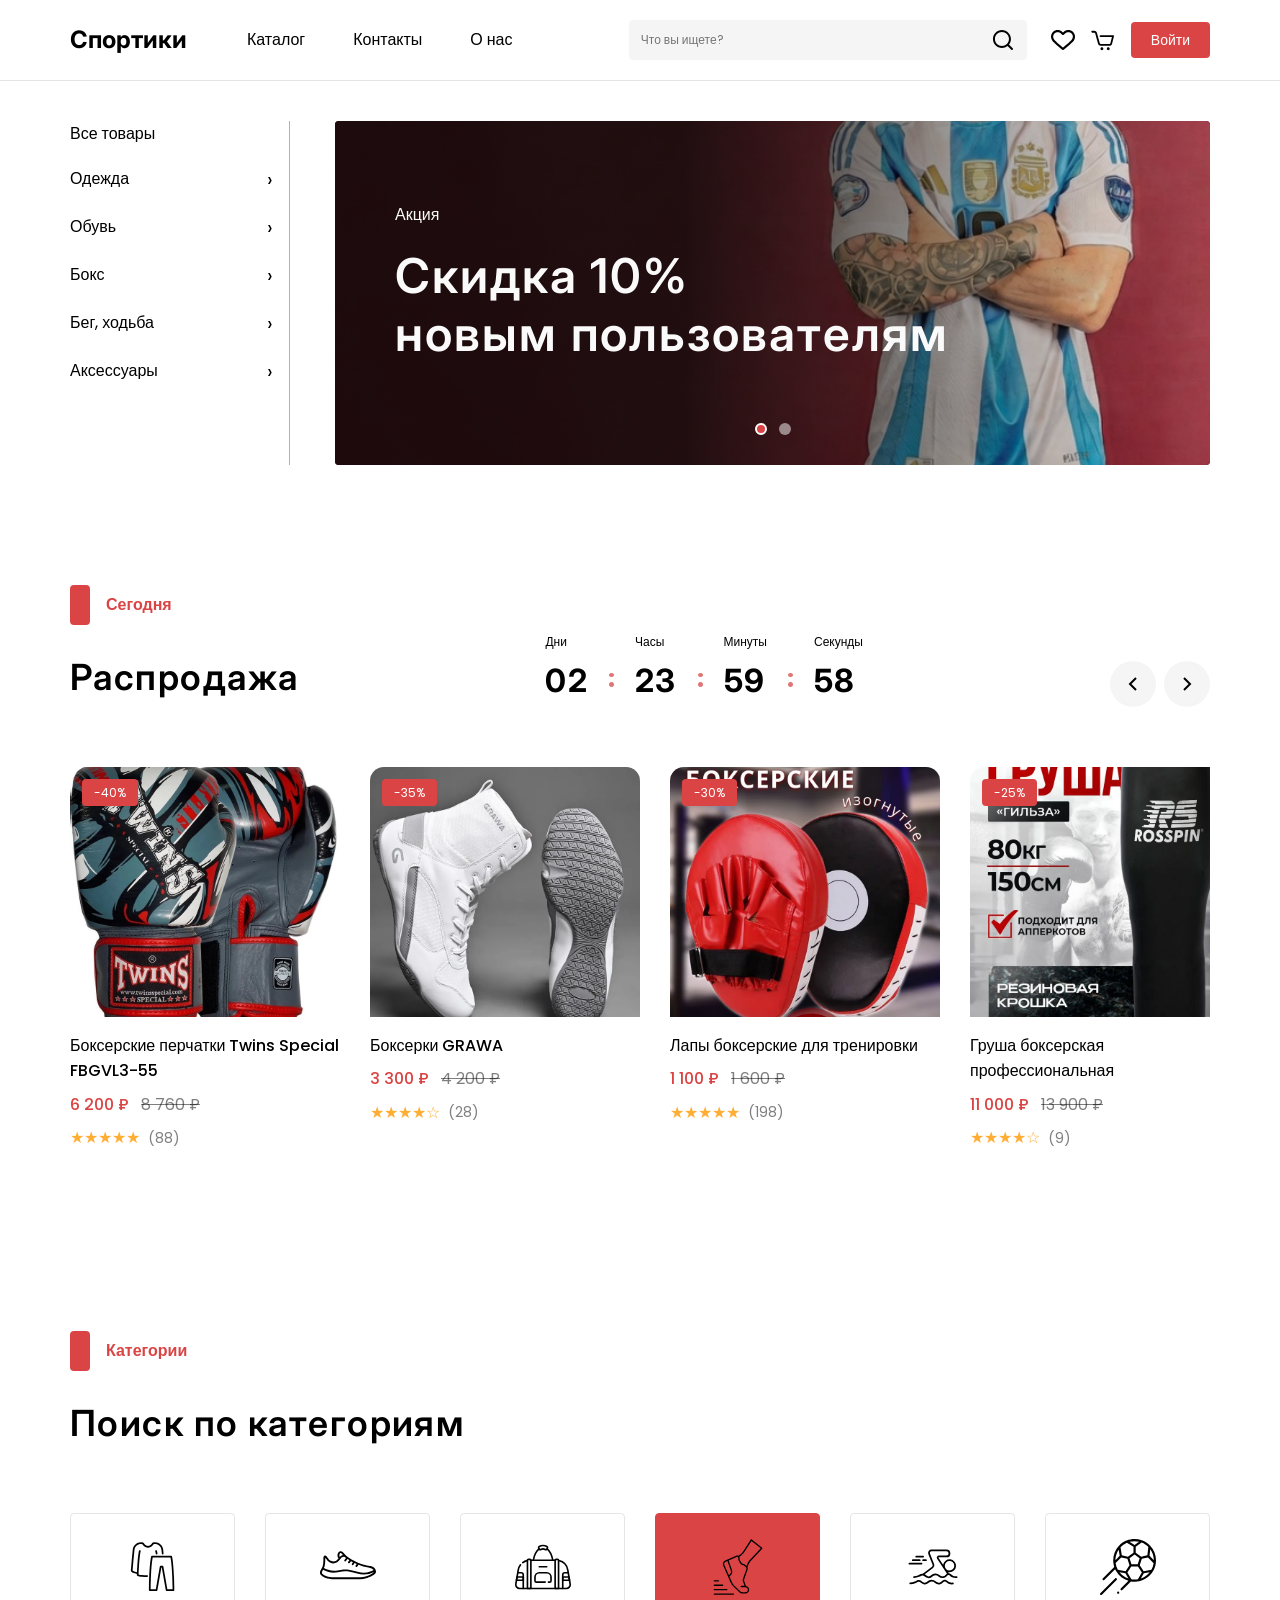
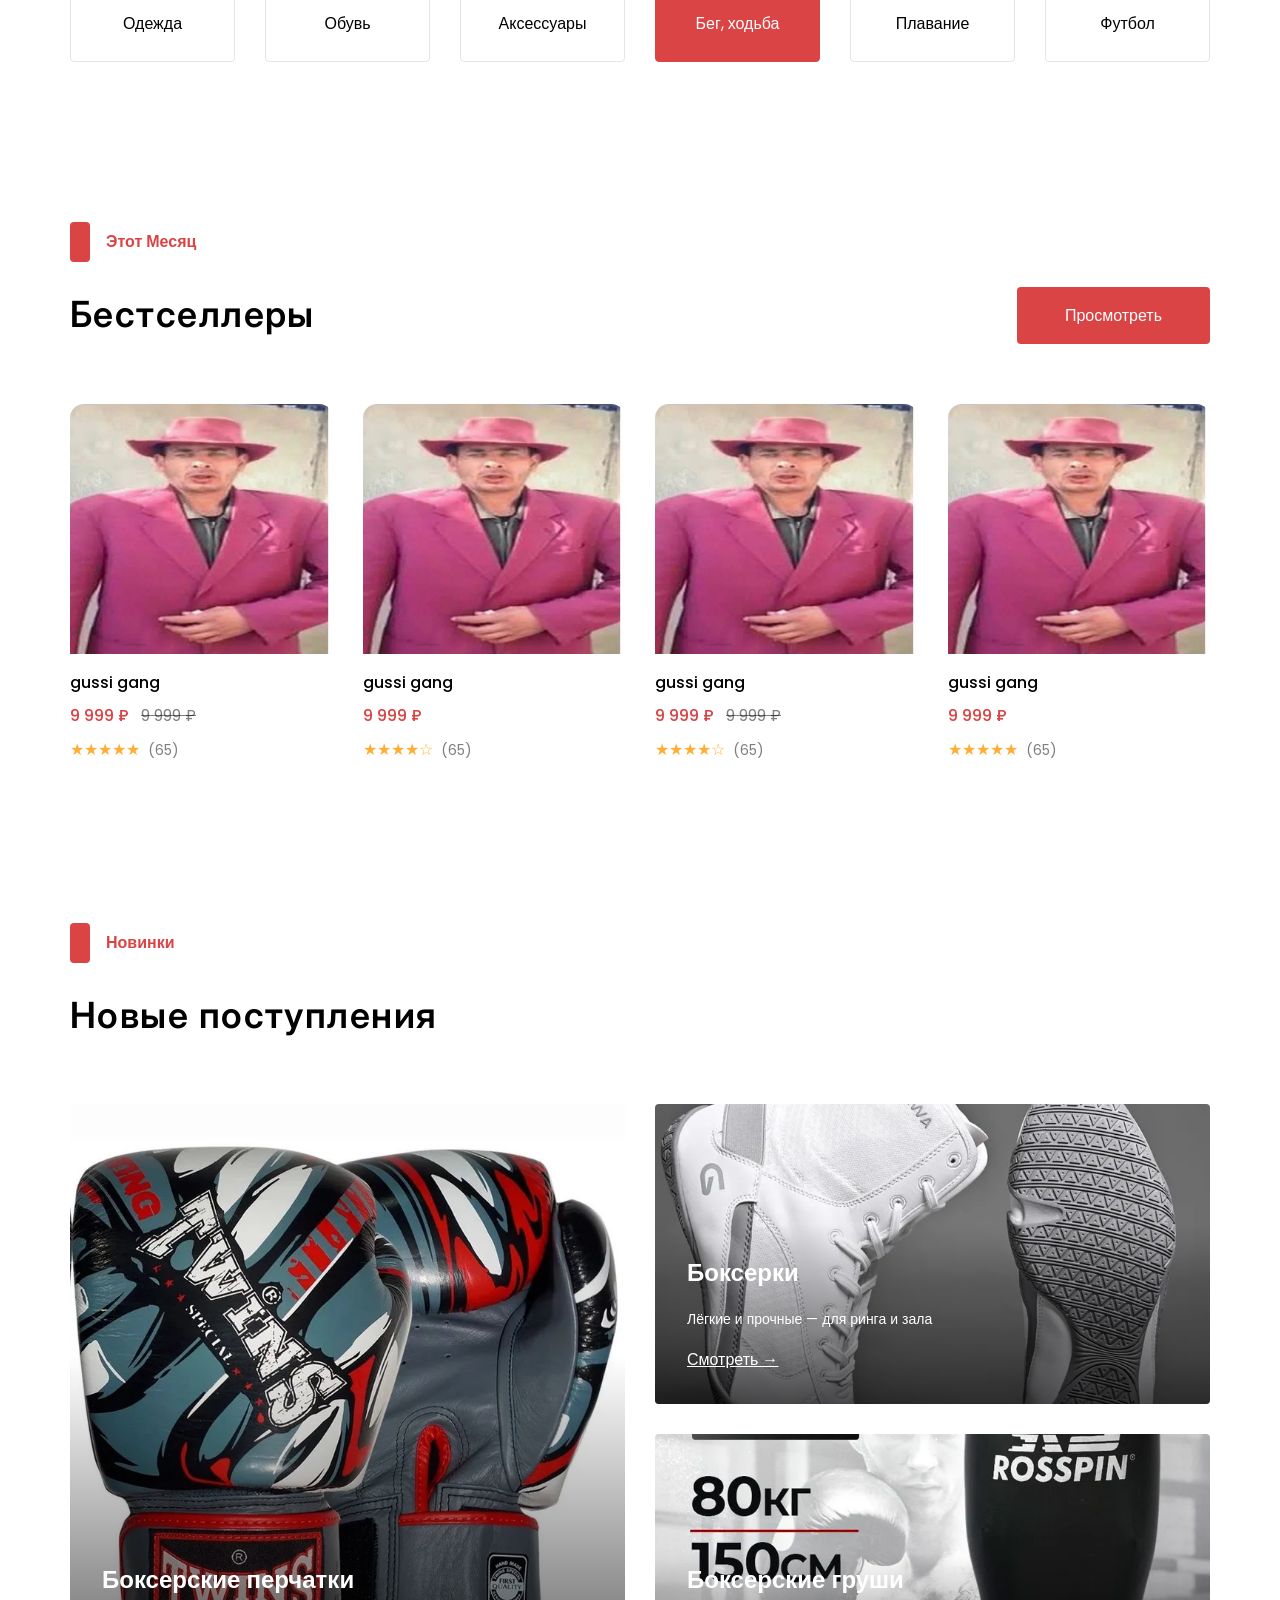
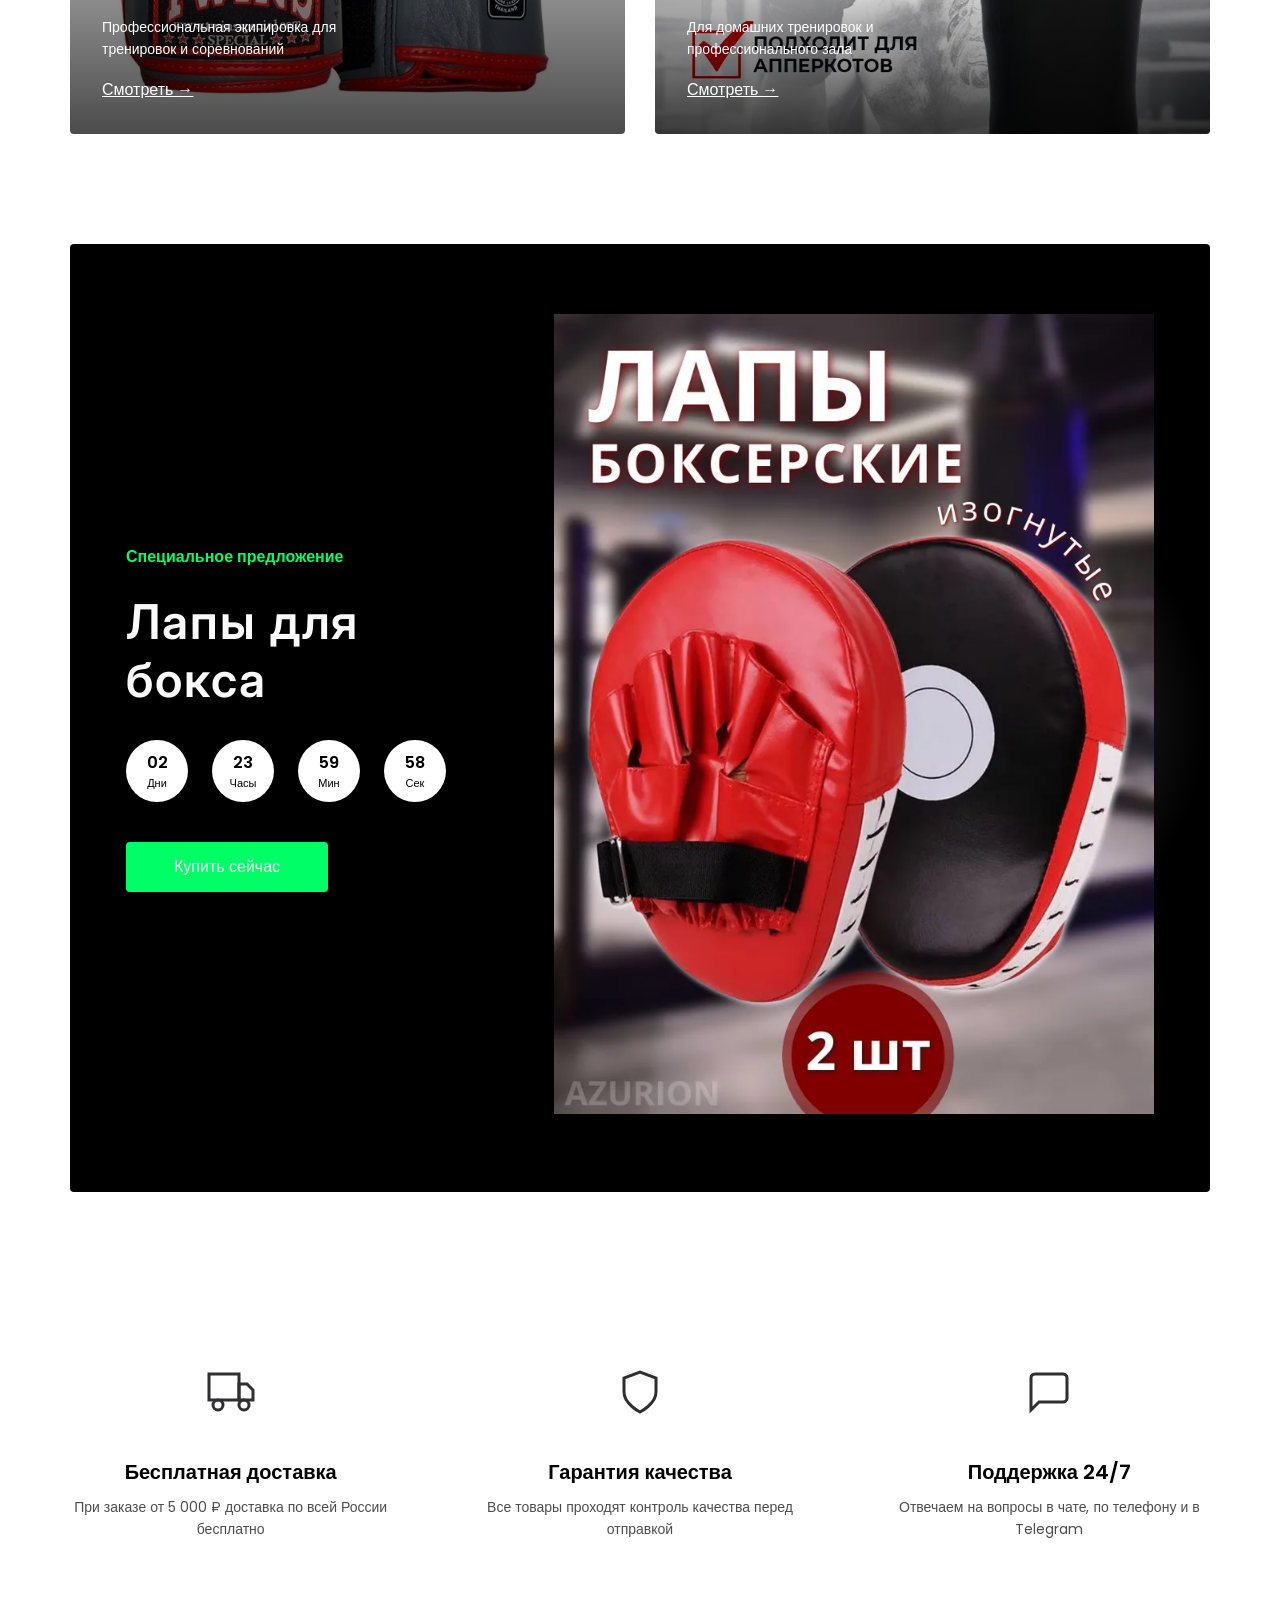
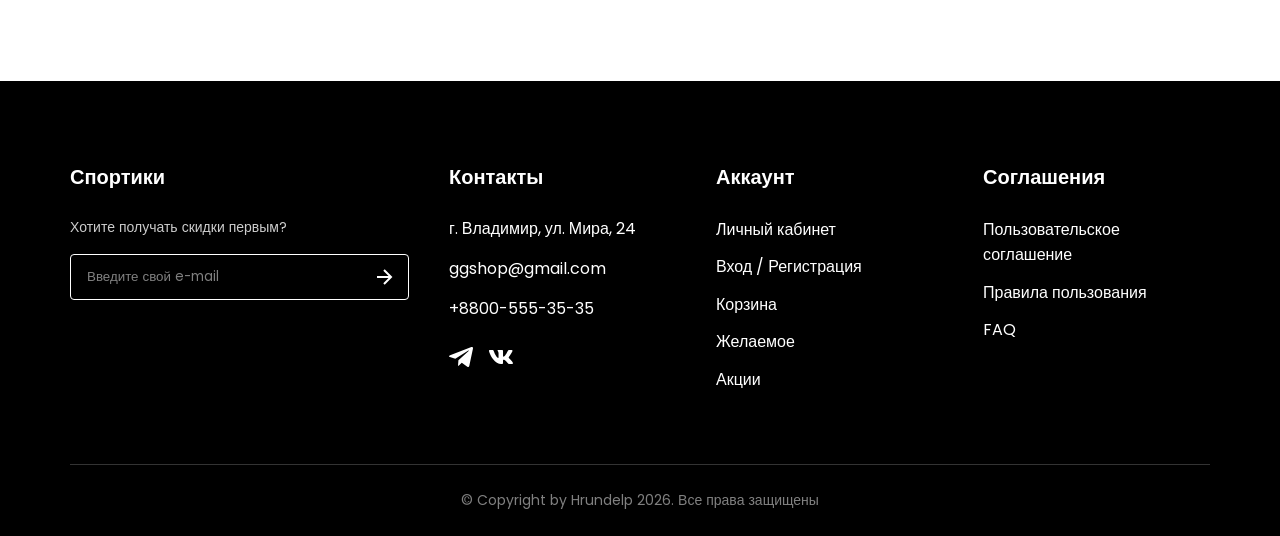
==== commit 240e9877: "new file:   about.html 	renamed:    assets/icons/icon.svg.svg -> assets/icons/icon.svg 	new file:   " ====
--- a/index.html
+++ b/index.html
@@ -16,93 +16,85 @@
 </head>
 
 <body>
+
     <!-- Header -->
     <header class="header">
         <nav class="navbar">
             <div class="container">
-                <div class="logo">Спортики</div>
+                <div class="logo"><a href="index.html">Спортики</a></div>
                 <ul class="nav-menu">
-                    <li><a href="index.html">Главная</a></li>
-                    <li><a href="#">Контакты</a></li>
-                    <li><a href="#">О нас</a></li>
-                    <li><a href="register.html">Регистрация</a></li>
+                    <li><a href="catalog.html">Каталог</a></li>
+                    <li><a href="contacts.html">Контакты</a></li>
+                    <li><a href="about.html">О нас</a></li>
                 </ul>
                 <div class="nav-actions">
                     <div class="search-box">
                         <input type="text" placeholder="Что вы ищете?">
-                        <img src="assets\icons\поиск.svg" width="24" height="24" alt="Иконка">
+                        <img src="assets/icons/поиск.svg" width="24" height="24" alt="Поиск">
                     </div>
                     <div class="icons">
-                        <button class="icon-btn">
-                            <img src="assets\icons\Избранное.svg" width="24" height="24" alt="Иконка">
-                        </button>
-                        <button class="icon-btn">
-                            <img src="assets\icons\Корзина.svg" width="24" height="24" alt="Иконка">
-                        </button>
-                    </div>
+                    <a href="wishlist.html" class="icon-btn-wrap" aria-label="Избранное">
+                        <img src="assets/icons/Избранное.svg" width="24" height="24" alt="Избранное">
+                        <span class="wishlist-badge">0</span>
+                    </a>
+                    <a href="cart.html" class="icon-btn-wrap" aria-label="Корзина">
+                        <img src="assets/icons/Корзина.svg" width="24" height="24" alt="Корзина">
+                        <span class="cart-badge">0</span>
+                    </a>
+                    <div class="user-btn-wrap"></div>
+                </div>
                 </div>
             </div>
         </nav>
     </header>
 
     <main>
+
         <!-- Hero Section -->
         <section class="hero-section">
             <div class="container">
                 <div class="hero-content">
+
                     <!-- Sidebar Menu -->
                     <aside class="sidebar-menu">
                         <ul>
-                            <li><a href="#">Женщинам <span>›</span></a></li>
-                            <li><a href="#">Мужчинам <span>›</span></a></li>
-                            <li><a href="#">Одежда</a></li>
-                            <li><a href="#">Обувь</a></li>
-                            <li><a href="#">Аксессуары</a></li>
-                            <li><a href="#">Детям и подросткам</a></li>
-                            <li><a href="#">Спортивное питание</a></li>
-                            <li><a href="#">Тренажеры</a></li>
-                            <li><a href="#">Футбольные мячи</a></li>
+                            <li><a href="catalog.html">Все товары</a></li>
+                            <li><a href="catalog.html?category=clothing">Одежда <span>›</span></a></li>
+                            <li><a href="catalog.html?category=shoes">Обувь <span>›</span></a></li>
+                            <li><a href="catalog.html?category=boxing">Бокс <span>›</span></a></li>
+                            <li><a href="catalog.html?category=running">Бег, ходьба <span>›</span></a></li>
+                            <li><a href="catalog.html?category=accessories">Аксессуары <span>›</span></a></li>
                         </ul>
                     </aside>
 
                     <!-- Hero Banner -->
                     <div class="hero-banner">
                         <div class="banner-slides" id="heroSlider">
-
                             <!-- Слайд 1 -->
                             <div class="slide" style="background-image: url('assets/images/image.jpg');">
                                 <div class="banner-content">
-                                    <div class="banner-text">
-                                        <div class="banner-brand">
-                                            <img src="assets/icons/Месси ГОООЛ.svg" width="40" height="49" alt="Месси">
-                                            <span>Форма Месси</span>
-                                        </div>
-                                        <h1>Скидка 10%<br>по купону</h1>
-                                        <a href="#" class="shop-now">Купить сейчас →</a>
+                                    <div class="banner-brand">
+                                        <span>Акция</span>
                                     </div>
+                                    <h1>Скидка 10%<br>новым пользователям</h1>
                                 </div>
                             </div>
-
                             <!-- Слайд 2 -->
                             <div class="slide" style="background-image: url('assets/images/RONALDO.jpg');">
                                 <div class="banner-content">
-                                    <div class="banner-text">
-                                        <div class="banner-brand">
-                                            <span>Новости</span>
-                                        </div>
-                                        <h1>Новый набор<br>уже в продаже</h1>
-                                        <a href="#" class="shop-now">Смотреть →</a>
+                                    <div class="banner-brand">
+                                        <span>Новости</span>
                                     </div>
+                                    <h1>Новый набор<br>уже в продаже</h1>
                                 </div>
                             </div>
                         </div>
-                        <!-- мне лень заглушку делать -->
                         <div class="banner-dots">
                             <span class="active" data-index="0"></span>
                             <span data-index="1"></span>
-                            <!-- <span data-index="2"></span> — раскомментировать при добавлении 3-го слайда -->
-                        </div>
-                    </div>
+                        </div>
+                    </div>
+
                 </div>
             </div>
         </section>
@@ -121,7 +113,7 @@
                     <div class="countdown-timer">
                         <div class="time-unit">
                             <span class="time-label">Дни</span>
-                            <span class="time-value">03</span>
+                            <span class="time-value" id="days">03</span>
                         </div>
                         <span class="time-separator">:</span>
                         <div class="time-unit">
@@ -156,23 +148,34 @@
                 </div>
 
                 <div class="products-scroll" id="flashProducts">
+
+                    <!-- Товар 1 -->
                     <div class="product-card">
                         <div class="product-image">
                             <div class="discount-badge">-40%</div>
-                            <img src="assets/images/перчатки.jpg"
-                                alt="Боксерские перчатки">
-                            <div class="product-actions">
-                                <button class="action-btn">
-                                    <!--надо бы решить че тут сделать -->
-                            <img src="assets\icons\Избранное.svg" width="34" height="34" alt="избранное">
-                                </button>
-                            </div>
+                            <img src="assets/images/перчатки.jpg" alt="Боксерские перчатки">
+                            <div class="product-actions">
+                                <button class="action-btn" data-product-id="gloves-1"
+                                    data-name="Боксерские перчатки Twins Special FBGVL3-55" data-price="6200"
+                                    data-image="assets/images/перчатки.jpg">
+                                    <svg width="20" height="20" viewBox="0 0 24 24" fill="none" stroke="currentColor"
+                                        stroke-width="2">
+                                        <path
+                                            d="M20.84 4.61a5.5 5.5 0 0 0-7.78 0L12 5.67l-1.06-1.06a5.5 5.5 0 0 0-7.78 7.78l1.06 1.06L12 21.23l7.78-7.78 1.06-1.06a5.5 5.5 0 0 0 0-7.78z" />
+                                    </svg>
+                                </button>
+                            </div>
+                            <button class="btn-to-cart" data-product-id="gloves-1"
+                                data-name="Боксерские перчатки Twins Special FBGVL3-55" data-price="6200"
+                                data-image="assets/images/перчатки.jpg">
+                                В корзину
+                            </button>
                         </div>
                         <div class="product-info">
                             <h3>Боксерские перчатки Twins Special FBGVL3-55</h3>
                             <div class="price">
-                                <span class="current-price">6200₽</span>
-                                <span class="old-price">8760₽</span>
+                                <span class="current-price">6 200 ₽</span>
+                                <span class="old-price">8 760 ₽</span>
                             </div>
                             <div class="rating">
                                 <div class="stars">★★★★★</div>
@@ -181,27 +184,31 @@
                         </div>
                     </div>
 
+                    <!-- Товар 2 -->
                     <div class="product-card">
                         <div class="product-image">
                             <div class="discount-badge">-35%</div>
-                            <img src="assets/images/боксерки.jpg"
-                                alt="Боксерки">
-                            <div class="product-actions">
-                                <button class="action-btn">
-                                    <svg width="20" height="20" viewBox="0 0 24 24" fill="none" stroke="currentColor"
-                                        stroke-width="2">
-                                        <path
-                                            d="M20.84 4.61a5.5 5.5 0 0 0-7.78 0L12 5.67l-1.06-1.06a5.5 5.5 0 0 0-7.78 7.78l1.06 1.06L12 21.23l7.78-7.78 1.06-1.06a5.5 5.5 0 0 0 0-7.78z">
-                                        </path>
-                                    </svg>
-                                </button>
-                            </div>
+                            <img src="assets/images/боксерки.jpg" alt="Боксерки">
+                            <div class="product-actions">
+                                <button class="action-btn" data-product-id="boots-1" data-name="Боксерки GRAWA"
+                                    data-price="3300" data-image="assets/images/боксерки.jpg">
+                                    <svg width="20" height="20" viewBox="0 0 24 24" fill="none" stroke="currentColor"
+                                        stroke-width="2">
+                                        <path
+                                            d="M20.84 4.61a5.5 5.5 0 0 0-7.78 0L12 5.67l-1.06-1.06a5.5 5.5 0 0 0-7.78 7.78l1.06 1.06L12 21.23l7.78-7.78 1.06-1.06a5.5 5.5 0 0 0 0-7.78z" />
+                                    </svg>
+                                </button>
+                            </div>
+                            <button class="btn-to-cart" data-product-id="boots-1" data-name="Боксерки GRAWA"
+                                data-price="3300" data-image="assets/images/боксерки.jpg">
+                                В корзину
+                            </button>
                         </div>
                         <div class="product-info">
                             <h3>Боксерки GRAWA</h3>
                             <div class="price">
-                                <span class="current-price">3300₽</span>
-                                <span class="old-price">4200₽</span>
+                                <span class="current-price">3 300 ₽</span>
+                                <span class="old-price">4 200 ₽</span>
                             </div>
                             <div class="rating">
                                 <div class="stars">★★★★☆</div>
@@ -210,26 +217,33 @@
                         </div>
                     </div>
 
+                    <!-- Товар 3 -->
                     <div class="product-card">
                         <div class="product-image">
                             <div class="discount-badge">-30%</div>
                             <img src="assets/images/Лапы.jpg" alt="Лапы боксерские">
                             <div class="product-actions">
-                                <button class="action-btn">
-                                    <svg width="20" height="20" viewBox="0 0 24 24" fill="none" stroke="currentColor"
-                                        stroke-width="2">
-                                        <path
-                                            d="M20.84 4.61a5.5 5.5 0 0 0-7.78 0L12 5.67l-1.06-1.06a5.5 5.5 0 0 0-7.78 7.78l1.06 1.06L12 21.23l7.78-7.78 1.06-1.06a5.5 5.5 0 0 0 0-7.78z">
-                                        </path>
-                                    </svg>
-                                </button>
-                            </div>
+                                <button class="action-btn" data-product-id="pads-1"
+                                    data-name="Лапы боксерские для тренировки" data-price="1100"
+                                    data-image="assets/images/Лапы.jpg">
+                                    <svg width="20" height="20" viewBox="0 0 24 24" fill="none" stroke="currentColor"
+                                        stroke-width="2">
+                                        <path
+                                            d="M20.84 4.61a5.5 5.5 0 0 0-7.78 0L12 5.67l-1.06-1.06a5.5 5.5 0 0 0-7.78 7.78l1.06 1.06L12 21.23l7.78-7.78 1.06-1.06a5.5 5.5 0 0 0 0-7.78z" />
+                                    </svg>
+                                </button>
+                            </div>
+                            <button class="btn-to-cart" data-product-id="pads-1"
+                                data-name="Лапы боксерские для тренировки" data-price="1100"
+                                data-image="assets/images/Лапы.jpg">
+                                В корзину
+                            </button>
                         </div>
                         <div class="product-info">
                             <h3>Лапы боксерские для тренировки</h3>
                             <div class="price">
-                                <span class="current-price">1100₽</span>
-                                <span class="old-price">1600₽</span>
+                                <span class="current-price">1 100 ₽</span>
+                                <span class="old-price">1 600 ₽</span>
                             </div>
                             <div class="rating">
                                 <div class="stars">★★★★★</div>
@@ -238,27 +252,33 @@
                         </div>
                     </div>
 
+                    <!-- Товар 4 -->
                     <div class="product-card">
                         <div class="product-image">
                             <div class="discount-badge">-25%</div>
-                            <img src="assets/images/Груша.jpg"
-                                alt="Груша Боксерская">
-                            <div class="product-actions">
-                                <button class="action-btn">
-                                    <svg width="20" height="20" viewBox="0 0 24 24" fill="none" stroke="currentColor"
-                                        stroke-width="2">
-                                        <path
-                                            d="M20.84 4.61a5.5 5.5 0 0 0-7.78 0L12 5.67l-1.06-1.06a5.5 5.5 0 0 0-7.78 7.78l1.06 1.06L12 21.23l7.78-7.78 1.06-1.06a5.5 5.5 0 0 0 0-7.78z">
-                                        </path>
-                                    </svg>
-                                </button>
-                            </div>
+                            <img src="assets/images/Груша.jpg" alt="Груша боксерская">
+                            <div class="product-actions">
+                                <button class="action-btn" data-product-id="bag-1"
+                                    data-name="Груша боксерская профессиональная" data-price="11000"
+                                    data-image="assets/images/Груша.jpg">
+                                    <svg width="20" height="20" viewBox="0 0 24 24" fill="none" stroke="currentColor"
+                                        stroke-width="2">
+                                        <path
+                                            d="M20.84 4.61a5.5 5.5 0 0 0-7.78 0L12 5.67l-1.06-1.06a5.5 5.5 0 0 0-7.78 7.78l1.06 1.06L12 21.23l7.78-7.78 1.06-1.06a5.5 5.5 0 0 0 0-7.78z" />
+                                    </svg>
+                                </button>
+                            </div>
+                            <button class="btn-to-cart" data-product-id="bag-1"
+                                data-name="Груша боксерская профессиональная" data-price="11000"
+                                data-image="assets/images/Груша.jpg">
+                                В корзину
+                            </button>
                         </div>
                         <div class="product-info">
                             <h3>Груша боксерская профессиональная</h3>
                             <div class="price">
-                                <span class="current-price">11 000₽</span>
-                                <span class="old-price">13 900₽</span>
+                                <span class="current-price">11 000 ₽</span>
+                                <span class="old-price">13 900 ₽</span>
                             </div>
                             <div class="rating">
                                 <div class="stars">★★★★☆</div>
@@ -266,8 +286,8 @@
                             </div>
                         </div>
                     </div>
-                </div>
-
+
+                </div>
             </div>
         </section>
 
@@ -283,30 +303,29 @@
                         <h2 class="section-title">Поиск по категориям</h2>
                     </div>
                 </div>
-
                 <div class="categories-grid" id="categoriesGrid">
                     <div class="category-card">
-                        <img src="assets/icons/Одежда.svg" width="56" height="56" alt="Иконка">
+                        <img src="assets/icons/Одежда.svg" width="56" height="56" alt="Одежда">
                         <span>Одежда</span>
                     </div>
                     <div class="category-card">
-                        <img src="assets/icons/shoes.svg" width="56" height="56" alt="Иконка">
+                        <img src="assets/icons/shoes.svg" width="56" height="56" alt="Обувь">
                         <span>Обувь</span>
                     </div>
                     <div class="category-card">
-                        <img src="assets/icons/accessories.svg" width="56" height="56" alt="Иконка">
+                        <img src="assets/icons/accessories.svg" width="56" height="56" alt="Аксессуары">
                         <span>Аксессуары</span>
                     </div>
                     <div class="category-card active">
-                         <img src="assets/icons/race.svg" width="56" height="56" alt="Иконка">
+                        <img src="assets/icons/race.svg" width="56" height="56" alt="Бег">
                         <span>Бег, ходьба</span>
                     </div>
                     <div class="category-card">
-                        <img src="assets/icons/swimming.svg" width="56" height="56" alt="Иконка">
+                        <img src="assets/icons/swimming.svg" width="56" height="56" alt="Плавание">
                         <span>Плавание</span>
                     </div>
                     <div class="category-card">
-                        <img src="assets/icons/Football.svg" width="56" height="56" alt="Иконка">
+                        <img src="assets/icons/Football.svg" width="56" height="56" alt="Футбол">
                         <span>Футбол</span>
                     </div>
                 </div>
@@ -326,27 +345,31 @@
                     </div>
                     <button class="view-all-btn">Просмотреть</button>
                 </div>
-
                 <div class="products-grid">
-                    <div class="product-card">
-                        <div class="product-image">
-                            <img src="assets/images/sportik.jpg" alt="zubenkomixailpetrovich">
-                            <div class="product-actions">
-                                <button class="action-btn">
-                                    <svg width="20" height="20" viewBox="0 0 24 24" fill="none" stroke="currentColor"
-                                        stroke-width="2">
-                                        <path
-                                            d="M20.84 4.61a5.5 5.5 0 0 0-7.78 0L12 5.67l-1.06-1.06a5.5 5.5 0 0 0-7.78 7.78l1.06 1.06L12 21.23l7.78-7.78 1.06-1.06a5.5 5.5 0 0 0 0-7.78z">
-                                        </path>
-                                    </svg>
-                                </button>
-                            </div>
+
+                    <div class="product-card">
+                        <div class="product-image">
+                            <img src="assets/images/sportik.jpg" alt="gussi gang">
+                            <div class="product-actions">
+                                <button class="action-btn" data-product-id="sportik-1" data-name="gussi gang"
+                                    data-price="9999" data-image="assets/images/sportik.jpg">
+                                    <svg width="20" height="20" viewBox="0 0 24 24" fill="none" stroke="currentColor"
+                                        stroke-width="2">
+                                        <path
+                                            d="M20.84 4.61a5.5 5.5 0 0 0-7.78 0L12 5.67l-1.06-1.06a5.5 5.5 0 0 0-7.78 7.78l1.06 1.06L12 21.23l7.78-7.78 1.06-1.06a5.5 5.5 0 0 0 0-7.78z" />
+                                    </svg>
+                                </button>
+                            </div>
+                            <button class="btn-to-cart" data-product-id="sportik-1" data-name="gussi gang"
+                                data-price="9999" data-image="assets/images/sportik.jpg">
+                                В корзину
+                            </button>
                         </div>
                         <div class="product-info">
                             <h3>gussi gang</h3>
                             <div class="price">
-                                <span class="current-price">9999₽</span>
-                                <span class="old-price">9999₽</span>
+                                <span class="current-price">9 999 ₽</span>
+                                <span class="old-price">9 999 ₽</span>
                             </div>
                             <div class="rating">
                                 <div class="stars">★★★★★</div>
@@ -357,22 +380,26 @@
 
                     <div class="product-card">
                         <div class="product-image">
-                            <img src="assets/images/sportik.jpg" alt="zubenkomixailpetrovich">
-                            <div class="product-actions">
-                                <button class="action-btn">
-                                    <svg width="20" height="20" viewBox="0 0 24 24" fill="none" stroke="currentColor"
-                                        stroke-width="2">
-                                        <path
-                                            d="M20.84 4.61a5.5 5.5 0 0 0-7.78 0L12 5.67l-1.06-1.06a5.5 5.5 0 0 0-7.78 7.78l1.06 1.06L12 21.23l7.78-7.78 1.06-1.06a5.5 5.5 0 0 0 0-7.78z">
-                                        </path>
-                                    </svg>
-                                </button>
-                            </div>
+                            <img src="assets/images/sportik.jpg" alt="gussi gang">
+                            <div class="product-actions">
+                                <button class="action-btn" data-product-id="sportik-2" data-name="gussi gang v2"
+                                    data-price="9999" data-image="assets/images/sportik.jpg">
+                                    <svg width="20" height="20" viewBox="0 0 24 24" fill="none" stroke="currentColor"
+                                        stroke-width="2">
+                                        <path
+                                            d="M20.84 4.61a5.5 5.5 0 0 0-7.78 0L12 5.67l-1.06-1.06a5.5 5.5 0 0 0-7.78 7.78l1.06 1.06L12 21.23l7.78-7.78 1.06-1.06a5.5 5.5 0 0 0 0-7.78z" />
+                                    </svg>
+                                </button>
+                            </div>
+                            <button class="btn-to-cart" data-product-id="sportik-2" data-name="gussi gang v2"
+                                data-price="9999" data-image="assets/images/sportik.jpg">
+                                В корзину
+                            </button>
                         </div>
                         <div class="product-info">
                             <h3>gussi gang</h3>
                             <div class="price">
-                                <span class="current-price">9999₽</span>
+                                <span class="current-price">9 999 ₽</span>
                             </div>
                             <div class="rating">
                                 <div class="stars">★★★★☆</div>
@@ -383,23 +410,27 @@
 
                     <div class="product-card">
                         <div class="product-image">
-                            <img src="assets/images/sportik.jpg" alt="zubenkomixailpetrovich">
-                            <div class="product-actions">
-                                <button class="action-btn">
-                                    <svg width="20" height="20" viewBox="0 0 24 24" fill="none" stroke="currentColor"
-                                        stroke-width="2">
-                                        <path
-                                            d="M20.84 4.61a5.5 5.5 0 0 0-7.78 0L12 5.67l-1.06-1.06a5.5 5.5 0 0 0-7.78 7.78l1.06 1.06L12 21.23l7.78-7.78 1.06-1.06a5.5 5.5 0 0 0 0-7.78z">
-                                        </path>
-                                    </svg>
-                                </button>
-                            </div>
+                            <img src="assets/images/sportik.jpg" alt="gussi gang">
+                            <div class="product-actions">
+                                <button class="action-btn" data-product-id="sportik-3" data-name="gussi gang v3"
+                                    data-price="9999" data-image="assets/images/sportik.jpg">
+                                    <svg width="20" height="20" viewBox="0 0 24 24" fill="none" stroke="currentColor"
+                                        stroke-width="2">
+                                        <path
+                                            d="M20.84 4.61a5.5 5.5 0 0 0-7.78 0L12 5.67l-1.06-1.06a5.5 5.5 0 0 0-7.78 7.78l1.06 1.06L12 21.23l7.78-7.78 1.06-1.06a5.5 5.5 0 0 0 0-7.78z" />
+                                    </svg>
+                                </button>
+                            </div>
+                            <button class="btn-to-cart" data-product-id="sportik-3" data-name="gussi gang v3"
+                                data-price="9999" data-image="assets/images/sportik.jpg">
+                                В корзину
+                            </button>
                         </div>
                         <div class="product-info">
                             <h3>gussi gang</h3>
                             <div class="price">
-                                <span class="current-price">9999₽</span>
-                                <span class="old-price">9999₽</span>
+                                <span class="current-price">9 999 ₽</span>
+                                <span class="old-price">9 999 ₽</span>
                             </div>
                             <div class="rating">
                                 <div class="stars">★★★★☆</div>
@@ -410,22 +441,26 @@
 
                     <div class="product-card">
                         <div class="product-image">
-                            <img src="assets/images/sportik.jpg" alt="zubenkomixailpetrovich">
-                            <div class="product-actions">
-                                <button class="action-btn">
-                                    <svg width="20" height="20" viewBox="0 0 24 24" fill="none" stroke="currentColor"
-                                        stroke-width="2">
-                                        <path
-                                            d="M20.84 4.61a5.5 5.5 0 0 0-7.78 0L12 5.67l-1.06-1.06a5.5 5.5 0 0 0-7.78 7.78l1.06 1.06L12 21.23l7.78-7.78 1.06-1.06a5.5 5.5 0 0 0 0-7.78z">
-                                        </path>
-                                    </svg>
-                                </button>
-                            </div>
+                            <img src="assets/images/sportik.jpg" alt="gussi gang">
+                            <div class="product-actions">
+                                <button class="action-btn" data-product-id="sportik-4" data-name="gussi gang v4"
+                                    data-price="9999" data-image="assets/images/sportik.jpg">
+                                    <svg width="20" height="20" viewBox="0 0 24 24" fill="none" stroke="currentColor"
+                                        stroke-width="2">
+                                        <path
+                                            d="M20.84 4.61a5.5 5.5 0 0 0-7.78 0L12 5.67l-1.06-1.06a5.5 5.5 0 0 0-7.78 7.78l1.06 1.06L12 21.23l7.78-7.78 1.06-1.06a5.5 5.5 0 0 0 0-7.78z" />
+                                    </svg>
+                                </button>
+                            </div>
+                            <button class="btn-to-cart" data-product-id="sportik-4" data-name="gussi gang v4"
+                                data-price="9999" data-image="assets/images/sportik.jpg">
+                                В корзину
+                            </button>
                         </div>
                         <div class="product-info">
                             <h3>gussi gang</h3>
                             <div class="price">
-                                <span class="current-price">9999₽</span>
+                                <span class="current-price">9 999 ₽</span>
                             </div>
                             <div class="rating">
                                 <div class="stars">★★★★★</div>
@@ -433,458 +468,135 @@
                             </div>
                         </div>
                     </div>
+
                 </div>
             </div>
         </section>
 
-        <!-- Music Banner 
+        <!-- New Arrival -->
+        <section class="new-arrival">
+            <div class="container">
+                <div class="section-title-group" style="margin-bottom: 60px;">
+                    <div class="section-label">
+                        <div class="red-bar"></div>
+                        <span>Новинки</span>
+                    </div>
+                    <h2 class="section-title">Новые поступления</h2>
+                </div>
+                <div class="arrival-grid">
+
+                    <!-- Большая карточка слева -->
+                    <div class="arrival-card large">
+                        <img src="assets/images/перчатки.jpg" alt="Боксерские перчатки">
+                        <div class="arrival-info">
+                            <h3>Боксерские перчатки</h3>
+                            <p>Профессиональная экипировка для тренировок и соревнований</p>
+                            <a href="#">Смотреть →</a>
+                        </div>
+                    </div>
+
+                    <!-- Правая колонка — две карточки -->
+                    <div style="display: flex; flex-direction: column; gap: 30px;">
+                        <div class="arrival-card">
+                            <img src="assets/images/боксерки.jpg" alt="Боксерки">
+                            <div class="arrival-info">
+                                <h3>Боксерки</h3>
+                                <p>Лёгкие и прочные — для ринга и зала</p>
+                                <a href="#">Смотреть →</a>
+                            </div>
+                        </div>
+                        <div class="arrival-card">
+                            <img src="assets/images/Груша.jpg" alt="Боксерская груша">
+                            <div class="arrival-info">
+                                <h3>Боксерские груши</h3>
+                                <p>Для домашних тренировок и профессионального зала</p>
+                                <a href="#">Смотреть →</a>
+                            </div>
+                        </div>
+                    </div>
+
+                </div>
+            </div>
+        </section>
+
+        <!-- Promo Banner -->
         <section class="music-banner">
             <div class="container">
                 <div class="banner-box">
                     <div class="banner-box-content">
-                        <span class="banner-label">Categories</span>
-                        <h2>Enhance Your<br>Music Experience</h2>
+                        <span class="banner-label">Специальное предложение</span>
+                        <h2>Лапы для<br>бокса</h2>
                         <div class="timer-circles">
                             <div class="timer-circle">
-                                <span class="timer-value">23</span>
-                                <span class="timer-label">Hours</span>
+                                <span class="timer-value" id="bannerDays">03</span>
+                                <span class="timer-label">Дни</span>
                             </div>
                             <div class="timer-circle">
-                                <span class="timer-value">05</span>
-                                <span class="timer-label">Days</span>
+                                <span class="timer-value" id="bannerHours">23</span>
+                                <span class="timer-label">Часы</span>
                             </div>
                             <div class="timer-circle">
-                                <span class="timer-value">59</span>
-                                <span class="timer-label">Minutes</span>
+                                <span class="timer-value" id="bannerMinutes">59</span>
+                                <span class="timer-label">Мин</span>
                             </div>
                             <div class="timer-circle">
-                                <span class="timer-value">35</span>
-                                <span class="timer-label">Seconds</span>
-                            </div>
-                        </div>
-                        <button class="buy-now-btn">Buy Now!</button>
+                                <span class="timer-value" id="bannerSeconds">35</span>
+                                <span class="timer-label">Сек</span>
+                            </div>
+                        </div>
+                        <button class="buy-now-btn"
+                            onclick="Store.addToCart({id:'pads-1', name:'Лапы боксерские для тренировки', price:1100, image:'assets/images/Лапы.jpg'})">
+                            Купить сейчас
+                        </button>
                     </div>
                     <div class="banner-box-image">
-                        <img src="https://images.unsplash.com/photo-1608043152269-423dbba4e7e1?w=600" alt="JBL Speaker">
-                    </div>
-                </div>
-            </div>
-        </section>-->
-
-        <!-- Explore Products 
-        <section class="explore-products">
-            <div class="container">
-                <div class="section-header">
-                    <div class="section-title-group">
-                        <div class="section-label">
-                            <div class="red-bar"></div>
-                            <span>Our Products</span>
-                        </div>
-                        <h2 class="section-title">Explore Our Products</h2>
-                    </div>
-                    <div class="navigation-arrows">
-                        <button class="arrow-btn">
-                            <svg width="24" height="24" viewBox="0 0 24 24" fill="none" stroke="currentColor"
-                                stroke-width="2">
-                                <path d="M15 18l-6-6 6-6" />
-                            </svg>
-                        </button>
-                        <button class="arrow-btn">
-                            <svg width="24" height="24" viewBox="0 0 24 24" fill="none" stroke="currentColor"
-                                stroke-width="2">
-                                <path d="M9 18l6-6-6-6" />
-                            </svg>
-                        </button>
-                    </div>
-                </div>
-
-                <div class="products-grid large">
-                    <div class="product-card">
-                        <div class="product-image">
-                            <img src="https://images.unsplash.com/photo-1577003833154-a3bs0ce0b96c?w=400"
-                                alt="Dog Food">
-                            <div class="product-actions">
-                                <button class="action-btn">
-                                    <svg width="20" height="20" viewBox="0 0 24 24" fill="none" stroke="currentColor"
-                                        stroke-width="2">
-                                        <path
-                                            d="M20.84 4.61a5.5 5.5 0 0 0-7.78 0L12 5.67l-1.06-1.06a5.5 5.5 0 0 0-7.78 7.78l1.06 1.06L12 21.23l7.78-7.78 1.06-1.06a5.5 5.5 0 0 0 0-7.78z">
-                                        </path>
-                                    </svg>
-                                </button>
-                                <button class="action-btn">
-                                    <svg width="20" height="20" viewBox="0 0 24 24" fill="none" stroke="currentColor"
-                                        stroke-width="2">
-                                        <path d="M1 12s4-8 11-8 11 8 11 8-4 8-11 8-11-8-11-8z"></path>
-                                        <circle cx="12" cy="12" r="3"></circle>
-                                    </svg>
-                                </button>
-                            </div>
-                        </div>
-                        <div class="product-info">
-                            <h3>Breed Dry Dog Food</h3>
-                            <div class="price">
-                                <span class="current-price">$100</span>
-                            </div>
-                            <div class="rating">
-                                <div class="stars">★★★☆☆</div>
-                                <span>(35)</span>
-                            </div>
-                        </div>
-                    </div>
-
-                    <div class="product-card">
-                        <div class="product-image">
-                            <img src="https://images.unsplash.com/photo-1526170375885-4d8ecf77b99f?w=400" alt="Camera">
-                            <div class="product-actions">
-                                <button class="action-btn">
-                                    <svg width="20" height="20" viewBox="0 0 24 24" fill="none" stroke="currentColor"
-                                        stroke-width="2">
-                                        <path
-                                            d="M20.84 4.61a5.5 5.5 0 0 0-7.78 0L12 5.67l-1.06-1.06a5.5 5.5 0 0 0-7.78 7.78l1.06 1.06L12 21.23l7.78-7.78 1.06-1.06a5.5 5.5 0 0 0 0-7.78z">
-                                        </path>
-                                    </svg>
-                                </button>
-                                <button class="action-btn">
-                                    <svg width="20" height="20" viewBox="0 0 24 24" fill="none" stroke="currentColor"
-                                        stroke-width="2">
-                                        <path d="M1 12s4-8 11-8 11 8 11 8-4 8-11 8-11-8-11-8z"></path>
-                                        <circle cx="12" cy="12" r="3"></circle>
-                                    </svg>
-                                </button>
-                            </div>
-                        </div>
-                        <div class="product-info">
-                            <h3>CANON EOS DSLR Camera</h3>
-                            <div class="price">
-                                <span class="current-price">$360</span>
-                            </div>
-                            <div class="rating">
-                                <div class="stars">★★★★☆</div>
-                                <span>(95)</span>
-                            </div>
-                        </div>
-                    </div>
-
-                    <div class="product-card">
-                        <div class="product-image">
-                            <div class="new-badge">NEW</div>
-                            <img src="https://images.unsplash.com/photo-1498049794561-7780e7231661?w=400" alt="Laptop">
-                            <div class="product-actions">
-                                <button class="action-btn">
-                                    <svg width="20" height="20" viewBox="0 0 24 24" fill="none" stroke="currentColor"
-                                        stroke-width="2">
-                                        <path
-                                            d="M20.84 4.61a5.5 5.5 0 0 0-7.78 0L12 5.67l-1.06-1.06a5.5 5.5 0 0 0-7.78 7.78l1.06 1.06L12 21.23l7.78-7.78 1.06-1.06a5.5 5.5 0 0 0 0-7.78z">
-                                        </path>
-                                    </svg>
-                                </button>
-                                <button class="action-btn">
-                                    <svg width="20" height="20" viewBox="0 0 24 24" fill="none" stroke="currentColor"
-                                        stroke-width="2">
-                                        <path d="M1 12s4-8 11-8 11 8 11 8-4 8-11 8-11-8-11-8z"></path>
-                                        <circle cx="12" cy="12" r="3"></circle>
-                                    </svg>
-                                </button>
-                            </div>
-                        </div>
-                        <div class="product-info">
-                            <h3>ASUS FHD Gaming Laptop</h3>
-                            <div class="price">
-                                <span class="current-price">$700</span>
-                            </div>
-                            <div class="rating">
-                                <div class="stars">★★★★★</div>
-                                <span>(325)</span>
-                            </div>
-                        </div>
-                    </div>
-
-                    <div class="product-card">
-                        <div class="product-image">
-                            <img src="https://images.unsplash.com/photo-1556228578-0d85b1a4d571?w=400"
-                                alt="Curology Product Set">
-                            <div class="product-actions">
-                                <button class="action-btn">
-                                    <svg width="20" height="20" viewBox="0 0 24 24" fill="none" stroke="currentColor"
-                                        stroke-width="2">
-                                        <path
-                                            d="M20.84 4.61a5.5 5.5 0 0 0-7.78 0L12 5.67l-1.06-1.06a5.5 5.5 0 0 0-7.78 7.78l1.06 1.06L12 21.23l7.78-7.78 1.06-1.06a5.5 5.5 0 0 0 0-7.78z">
-                                        </path>
-                                    </svg>
-                                </button>
-                                <button class="action-btn">
-                                    <svg width="20" height="20" viewBox="0 0 24 24" fill="none" stroke="currentColor"
-                                        stroke-width="2">
-                                        <path d="M1 12s4-8 11-8 11 8 11 8-4 8-11 8-11-8-11-8z"></path>
-                                        <circle cx="12" cy="12" r="3"></circle>
-                                    </svg>
-                                </button>
-                            </div>
-                        </div>
-                        <div class="product-info">
-                            <h3>Curology Product Set</h3>
-                            <div class="price">
-                                <span class="current-price">$500</span>
-                            </div>
-                            <div class="rating">
-                                <div class="stars">★★★★☆</div>
-                                <span>(145)</span>
-                            </div>
-                        </div>
-                    </div>
-
-                    <div class="product-card">
-                        <div class="product-image">
-                            <div class="new-badge">NEW</div>
-                            <img src="https://images.unsplash.com/photo-1581235720704-06d3acfcb36f?w=400"
-                                alt="Kids Electric Car">
-                            <div class="product-actions">
-                                <button class="action-btn">
-                                    <svg width="20" height="20" viewBox="0 0 24 24" fill="none" stroke="currentColor"
-                                        stroke-width="2">
-                                        <path
-                                            d="M20.84 4.61a5.5 5.5 0 0 0-7.78 0L12 5.67l-1.06-1.06a5.5 5.5 0 0 0-7.78 7.78l1.06 1.06L12 21.23l7.78-7.78 1.06-1.06a5.5 5.5 0 0 0 0-7.78z">
-                                        </path>
-                                    </svg>
-                                </button>
-                                <button class="action-btn">
-                                    <svg width="20" height="20" viewBox="0 0 24 24" fill="none" stroke="currentColor"
-                                        stroke-width="2">
-                                        <path d="M1 12s4-8 11-8 11 8 11 8-4 8-11 8-11-8-11-8z"></path>
-                                        <circle cx="12" cy="12" r="3"></circle>
-                                    </svg>
-                                </button>
-                            </div>
-                        </div>
-                        <div class="product-info">
-                            <h3>Kids Electric Car</h3>
-                            <div class="price">
-                                <span class="current-price">$960</span>
-                            </div>
-                            <div class="rating">
-                                <div class="stars">★★★★★</div>
-                                <span>(65)</span>
-                                <div class="color-options">
-                                    <span class="color-dot" style="background: #FB1314;"></span>
-                                    <span class="color-dot" style="background: #DB4444;"></span>
-                                </div>
-                            </div>
-                        </div>
-                    </div>
-
-                    <div class="product-card">
-                        <div class="product-image">
-                            <img src="https://images.unsplash.com/photo-1579952363873-27f3bade9f55?w=400"
-                                alt="Jr. Zoom Soccer Cleats">
-                            <div class="product-actions">
-                                <button class="action-btn">
-                                    <svg width="20" height="20" viewBox="0 0 24 24" fill="none" stroke="currentColor"
-                                        stroke-width="2">
-                                        <path
-                                            d="M20.84 4.61a5.5 5.5 0 0 0-7.78 0L12 5.67l-1.06-1.06a5.5 5.5 0 0 0-7.78 7.78l1.06 1.06L12 21.23l7.78-7.78 1.06-1.06a5.5 5.5 0 0 0 0-7.78z">
-                                        </path>
-                                    </svg>
-                                </button>
-                                <button class="action-btn">
-                                    <svg width="20" height="20" viewBox="0 0 24 24" fill="none" stroke="currentColor"
-                                        stroke-width="2">
-                                        <path d="M1 12s4-8 11-8 11 8 11 8-4 8-11 8-11-8-11-8z"></path>
-                                        <circle cx="12" cy="12" r="3"></circle>
-                                    </svg>
-                                </button>
-                            </div>
-                        </div>
-                        <div class="product-info">
-                            <h3>Jr. Zoom Soccer Cleats</h3>
-                            <div class="price">
-                                <span class="current-price">$1160</span>
-                            </div>
-                            <div class="rating">
-                                <div class="stars">★★★★★</div>
-                                <span>(35)</span>
-                                <div class="color-options">
-                                    <span class="color-dot" style="background: #EEFF61;"></span>
-                                    <span class="color-dot" style="background: #DB4444;"></span>
-                                </div>
-                            </div>
-                        </div>
-                    </div>
-
-                    <div class="product-card">
-                        <div class="product-image">
-                            <div class="new-badge">NEW</div>
-                            <img src="https://images.unsplash.com/photo-1606813907291-d86efa9b94db?w=400"
-                                alt="GP11 Shooter USB Gamepad">
-                            <div class="product-actions">
-                                <button class="action-btn">
-                                    <svg width="20" height="20" viewBox="0 0 24 24" fill="none" stroke="currentColor"
-                                        stroke-width="2">
-                                        <path
-                                            d="M20.84 4.61a5.5 5.5 0 0 0-7.78 0L12 5.67l-1.06-1.06a5.5 5.5 0 0 0-7.78 7.78l1.06 1.06L12 21.23l7.78-7.78 1.06-1.06a5.5 5.5 0 0 0 0-7.78z">
-                                        </path>
-                                    </svg>
-                                </button>
-                                <button class="action-btn">
-                                    <svg width="20" height="20" viewBox="0 0 24 24" fill="none" stroke="currentColor"
-                                        stroke-width="2">
-                                        <path d="M1 12s4-8 11-8 11 8 11 8-4 8-11 8-11-8-11-8z"></path>
-                                        <circle cx="12" cy="12" r="3"></circle>
-                                    </svg>
-                                </button>
-                            </div>
-                        </div>
-                        <div class="product-info">
-                            <h3>GP11 Shooter USB Gamepad</h3>
-                            <div class="price">
-                                <span class="current-price">$660</span>
-                            </div>
-                            <div class="rating">
-                                <div class="stars">★★★★☆</div>
-                                <span>(55)</span>
-                                <div class="color-options">
-                                    <span class="color-dot" style="background: #000;"></span>
-                                    <span class="color-dot" style="background: #DB4444;"></span>
-                                </div>
-                            </div>
-                        </div>
-                    </div>
-
-                    <div class="product-card">
-                        <div class="product-image">
-                            <img src="https://images.unsplash.com/photo-1551107696-a4b0c5a0d9a2?w=400"
-                                alt="Quilted Satin Jacket">
-                            <div class="product-actions">
-                                <button class="action-btn">
-                                    <svg width="20" height="20" viewBox="0 0 24 24" fill="none" stroke="currentColor"
-                                        stroke-width="2">
-                                        <path
-                                            d="M20.84 4.61a5.5 5.5 0 0 0-7.78 0L12 5.67l-1.06-1.06a5.5 5.5 0 0 0-7.78 7.78l1.06 1.06L12 21.23l7.78-7.78 1.06-1.06a5.5 5.5 0 0 0 0-7.78z">
-                                        </path>
-                                    </svg>
-                                </button>
-                                <button class="action-btn">
-                                    <svg width="20" height="20" viewBox="0 0 24 24" fill="none" stroke="currentColor"
-                                        stroke-width="2">
-                                        <path d="M1 12s4-8 11-8 11 8 11 8-4 8-11 8-11-8-11-8z"></path>
-                                        <circle cx="12" cy="12" r="3"></circle>
-                                    </svg>
-                                </button>
-                            </div>
-                        </div>
-                        <div class="product-info">
-                            <h3>Quilted Satin Jacket</h3>
-                            <div class="price">
-                                <span class="current-price">$660</span>
-                            </div>
-                            <div class="rating">
-                                <div class="stars">★★★★☆</div>
-                                <span>(55)</span>
-                                <div class="color-options">
-                                    <span class="color-dot" style="background: #184A48;"></span>
-                                    <span class="color-dot" style="background: #DB4444;"></span>
-                                </div>
-                            </div>
-                        </div>
-                    </div>
-                </div>
-
-                <div class="view-all-btn-wrapper">
-                    <button class="view-all-btn">View All Products</button>
-                </div>
-            </div>
-        </section>-->
-
-        <!-- New Arrival 
-        <section class="new-arrival">
-            <div class="container">
-                <div class="section-title-group">
-                    <div class="section-label">
-                        <div class="red-bar"></div>
-                        <span>Featured</span>
-                    </div>
-                    <h2 class="section-title">New Arrival</h2>
-                </div>
-
-                <div class="arrival-grid">
-                    <div class="arrival-card large">
-                        <img src="https://images.unsplash.com/photo-1606813907291-d86efa9b94db?w=600"
-                            alt="PlayStation 5">
-                        <div class="arrival-info">
-                            <h3>PlayStation 5</h3>
-                            <p>Black and White version of the PS5 coming out on sale.</p>
-                            <a href="#">Shop Now</a>
-                        </div>
-                    </div>
-                    <div class="arrival-card medium">
-                        <img src="https://images.unsplash.com/photo-1485230895905-ec40ba36b9bc?w=600"
-                            alt="Women's Collections">
-                        <div class="arrival-info">
-                            <h3>Women's Collections</h3>
-                            <p>Featured woman collections that give you another vibe.</p>
-                            <a href="#">Shop Now</a>
-                        </div>
-                    </div>
-                    <div class="arrival-card small">
-                        <img src="https://images.unsplash.com/photo-1608043152269-423dbba4e7e1?w=400" alt="Speakers">
-                        <div class="arrival-info">
-                            <h3>Speakers</h3>
-                            <p>Amazon wireless speakers</p>
-                            <a href="#">Shop Now</a>
-                        </div>
-                    </div>
-                    <div class="arrival-card small">
-                        <img src="https://images.unsplash.com/photo-1541643600914-78b084683601?w=400" alt="Perfume">
-                        <div class="arrival-info">
-                            <h3>Perfume</h3>
-                            <p>GUCCI INTENSE OUD EDP</p>
-                            <a href="#">Shop Now</a>
-                        </div>
-                    </div>
-                </div>
-            </div>
-        </section>-->
-
-        <!-- Services 
+                        <img src="assets/images/Лапы.jpg" alt="Лапы боксерские">
+                    </div>
+                </div>
+            </div>
+        </section>
+
+        <!-- Services -->
         <section class="services">
             <div class="container">
                 <div class="services-grid">
                     <div class="service-card">
                         <div class="service-icon">
-                            <svg width="40" height="40" viewBox="0 0 40 40" fill="none">
-                                <circle cx="20" cy="20" r="20" fill="currentColor" opacity="0.3" />
-                                <circle cx="20" cy="20" r="15" fill="currentColor" />
-                                <path d="M12 20h16M20 12v16" stroke="white" stroke-width="2" />
+                            <svg width="48" height="48" viewBox="0 0 24 24" fill="none" stroke="currentColor"
+                                stroke-width="1.5">
+                                <rect x="1" y="3" width="15" height="13" />
+                                <polygon points="16 8 20 8 23 11 23 16 16 16 16 8" />
+                                <circle cx="5.5" cy="18.5" r="2.5" />
+                                <circle cx="18.5" cy="18.5" r="2.5" />
                             </svg>
                         </div>
-                        <h3>FREE AND FAST DELIVERY</h3>
-                        <p>Free delivery for all orders over $140</p>
+                        <h3>Бесплатная доставка</h3>
+                        <p>При заказе от 5 000 ₽ доставка по всей России бесплатно</p>
                     </div>
                     <div class="service-card">
                         <div class="service-icon">
-                            <svg width="40" height="40" viewBox="0 0 40 40" fill="none">
-                                <circle cx="20" cy="20" r="20" fill="currentColor" opacity="0.3" />
-                                <circle cx="20" cy="20" r="15" fill="currentColor" />
-                                <path d="M16 18a4 4 0 0 1 8 0M14 28h12v-8H14z" stroke="white" stroke-width="2" />
+                            <svg width="48" height="48" viewBox="0 0 24 24" fill="none" stroke="currentColor"
+                                stroke-width="1.5">
+                                <path d="M12 22s8-4 8-10V5l-8-3-8 3v7c0 6 8 10 8 10z" />
                             </svg>
                         </div>
-                        <h3>24/7 CUSTOMER SERVICE</h3>
-                        <p>Friendly 24/7 customer support</p>
+                        <h3>Гарантия качества</h3>
+                        <p>Все товары проходят контроль качества перед отправкой</p>
                     </div>
                     <div class="service-card">
                         <div class="service-icon">
-                            <svg width="40" height="40" viewBox="0 0 40 40" fill="none">
-                                <circle cx="20" cy="20" r="20" fill="currentColor" opacity="0.3" />
-                                <circle cx="20" cy="20" r="15" fill="currentColor" />
-                                <path d="M15 20l3 3 7-7" stroke="white" stroke-width="2" />
+                            <svg width="48" height="48" viewBox="0 0 24 24" fill="none" stroke="currentColor"
+                                stroke-width="1.5">
+                                <path d="M21 15a2 2 0 0 1-2 2H7l-4 4V5a2 2 0 0 1 2-2h14a2 2 0 0 1 2 2z" />
                             </svg>
                         </div>
-                        <h3>MONEY BACK GUARANTEE</h3>
-                        <p>We return money within 30 days</p>
-                    </div>
-                </div>
-            </div>
-        </section>-->
+                        <h3>Поддержка 24/7</h3>
+                        <p>Отвечаем на вопросы в чате, по телефону и в Telegram</p>
+                    </div>
+                </div>
+            </div>
+        </section>
+
     </main>
 
     <!-- Footer -->
@@ -905,21 +617,25 @@
                 </div>
                 <div class="footer-column">
                     <h4>Контакты</h4>
-                    <p>Тут бы адресс какой нибудь,<br>г.Владимир, ул.Мира д.1.</p>
+                    <p>г. Владимир, ул. Мира, 24</p>
                     <p>ggshop@gmail.com</p>
                     <p>+8800-555-35-35</p>
                     <div class="social-links">
-                        <a href="https://t.me/hrundelp" target="_blank"><img src="assets/icons/TG.svg" width="24" height="24" alt="Telegram"></a>
-                        <a href="https://vk.com/bratishkinoff" target="_blank"><img src="assets/icons/Vk.svg" width="24" height="24" alt="VK"></a>
+                        <a href="https://t.me/hrundelp" target="_blank">
+                            <img src="assets/icons/TG.svg" width="24" height="24" alt="Telegram">
+                        </a>
+                        <a href="https://vk.com/bratishkinoff" target="_blank">
+                            <img src="assets/icons/Vk.svg" width="24" height="24" alt="VK">
+                        </a>
                     </div>
                 </div>
                 <div class="footer-column">
                     <h4>Аккаунт</h4>
                     <ul>
-                        <li><a href="#">Личный кабинет</a></li>
-                        <li><a href="register.html">Вход / Регистрация</a></li>
-                        <li><a href="#">Корзина</a></li>
-                        <li><a href="#">Желаемое</a></li>
+                        <li><a href="profile.html">Личный кабинет</a></li>
+                        <li><a href="login.html">Вход / Регистрация</a></li>
+                        <li><a href="cart.html">Корзина</a></li>
+                        <li><a href="wishlist.html">Желаемое</a></li>
                         <li><a href="#">Акции</a></li>
                     </ul>
                 </div>
@@ -933,12 +649,14 @@
                 </div>
             </div>
             <div class="footer-bottom">
-                <p>&copy; Copyright by Hrundelp 2026. У нас нет прав</p>
+                <p>&copy; Copyright by Hrundelp 2026. Все права защищены</p>
             </div>
         </div>
     </footer>
-
+    <script src="js/products.js"></script>
+    <script src="js/store.js"></script>
     <script src="js/script.js"></script>
+
 </body>
 
 </html>
--- a/css/style.css
+++ b/css/style.css
@@ -17,7 +17,9 @@
     padding: 0 15px;
 }
 
-/* Header */
+/* ══════════════════════════════════════════════
+   HEADER
+   ══════════════════════════════════════════════ */
 .navbar {
     border-bottom: 1px solid rgba(0, 0, 0, 0.1);
     padding: 20px 0;
@@ -25,8 +27,9 @@
 
 .navbar .container {
     display: flex;
-    justify-content: space-between;
-    align-items: center;
+    justify-content: flex-start;
+    align-items: center;
+    gap: 60px;
 }
 
 .logo {
@@ -35,6 +38,11 @@
     font-family: 'Inter', sans-serif;
 }
 
+.logo a {
+    color: inherit;
+    text-decoration: none;
+}
+
 .nav-menu {
     display: flex;
     list-style: none;
@@ -57,6 +65,7 @@
     display: flex;
     align-items: center;
     gap: 24px;
+    margin-left: auto;
 }
 
 .search-box {
@@ -72,32 +81,211 @@
     border: none;
     background: transparent;
     outline: none;
-    width: 200px;
+    width: 350px;
     font-size: 12px;
-}
-
-.search-box svg {
-    width: 20px;
-    height: 20px;
+    font-family: 'Poppins', sans-serif;
 }
 
 .icons {
     display: flex;
+    align-items: center;
     gap: 16px;
 }
 
-.icon-btn {
-    background: transparent;
+
+/* ══════════════════════════════════════════════
+   HEADER AUTH — кнопка входа / аватар / дропдаун
+   ══════════════════════════════════════════════ */
+
+.btn-header-login {
+    background: #DB4444;
+    color: #fff;
+    padding: 8px 20px;
+    border-radius: 4px;
+    font-size: 14px;
+    font-weight: 500;
+    text-decoration: none;
+    transition: background 0.25s;
+    white-space: nowrap;
+    font-family: 'Poppins', sans-serif;
+}
+.btn-header-login:hover { background: #c23d3d; }
+
+.user-avatar-btn {
+    width: 36px;
+    height: 36px;
+    border-radius: 50%;
+    background: #DB4444;
     border: none;
     cursor: pointer;
-    padding: 4px;
-}
-
-.icon-btn:hover {
-    opacity: 0.7;
-}
-
-/* Section Styles */
+    display: flex;
+    align-items: center;
+    justify-content: center;
+    transition: background 0.25s;
+}
+.user-avatar-btn:hover { background: #c23d3d; }
+
+.avatar-initials {
+    color: #fff;
+    font-size: 13px;
+    font-weight: 700;
+    font-family: 'Inter', sans-serif;
+    letter-spacing: 0.5px;
+    line-height: 1;
+}
+
+.user-dropdown-wrap {
+    position: relative;
+}
+
+.user-dropdown {
+    position: absolute;
+    top: calc(100% + 12px);
+    right: 0;
+    width: 220px;
+    background: #fff;
+    border: 1px solid rgba(0,0,0,0.08);
+    border-radius: 8px;
+    box-shadow: 0 8px 32px rgba(0,0,0,0.12);
+    opacity: 0;
+    pointer-events: none;
+    transform: translateY(-8px);
+    transition: opacity 0.2s, transform 0.2s;
+    z-index: 1000;
+}
+.user-dropdown-wrap:hover .user-dropdown,
+.user-dropdown-wrap:focus-within .user-dropdown {
+    opacity: 1;
+    pointer-events: all;
+    transform: translateY(0);
+}
+
+.user-dropdown-header {
+    display: flex;
+    align-items: center;
+    gap: 12px;
+    padding: 16px;
+    border-bottom: 1px solid rgba(0,0,0,0.06);
+}
+.user-dropdown-header .avatar-initials {
+    width: 36px;
+    height: 36px;
+    border-radius: 50%;
+    background: #DB4444;
+    display: flex;
+    align-items: center;
+    justify-content: center;
+    flex-shrink: 0;
+}
+.user-dropdown-name {
+    font-size: 14px;
+    font-weight: 600;
+    color: #000;
+    white-space: nowrap;
+    overflow: hidden;
+    text-overflow: ellipsis;
+}
+.user-dropdown-email {
+    font-size: 12px;
+    color: rgba(0,0,0,0.45);
+    white-space: nowrap;
+    overflow: hidden;
+    text-overflow: ellipsis;
+}
+.user-dropdown-menu {
+    list-style: none;
+    padding: 8px 0;
+}
+.user-dropdown-menu li a,
+.user-dropdown-menu li .logout-btn {
+    display: block;
+    width: 100%;
+    text-align: left;
+    padding: 10px 16px;
+    font-size: 14px;
+    color: #000;
+    text-decoration: none;
+    background: none;
+    border: none;
+    cursor: pointer;
+    transition: background 0.15s, color 0.15s;
+    font-family: 'Poppins', sans-serif;
+}
+.user-dropdown-menu li a:hover,
+.user-dropdown-menu li .logout-btn:hover {
+    background: #f5f5f5;
+    color: #DB4444;
+}
+
+/* ══════════════════════════════════════════════
+   ИКОНКИ С БЕЙДЖЕМ
+   ══════════════════════════════════════════════ */
+.icon-btn-wrap {
+    position: relative;
+    display: inline-flex;
+    text-decoration: none;
+}
+.cart-badge,
+.wishlist-badge {
+    position: absolute;
+    top: -6px;
+    right: -6px;
+    width: 18px;
+    height: 18px;
+    border-radius: 50%;
+    background: #DB4444;
+    color: #fff;
+    font-size: 10px;
+    font-weight: 700;
+    display: none;
+    align-items: center;
+    justify-content: center;
+    pointer-events: none;
+}
+
+/* ══════════════════════════════════════════════
+   TOAST УВЕДОМЛЕНИЯ
+   ══════════════════════════════════════════════ */
+#toast-container {
+    position: fixed;
+    bottom: 24px;
+    right: 24px;
+    display: flex;
+    flex-direction: column;
+    gap: 10px;
+    z-index: 9999;
+}
+.toast {
+    display: flex;
+    align-items: center;
+    gap: 10px;
+    background: #1a1a1a;
+    color: #fff;
+    padding: 12px 18px;
+    border-radius: 8px;
+    font-size: 14px;
+    box-shadow: 0 4px 20px rgba(0,0,0,0.2);
+    opacity: 0;
+    transform: translateX(30px);
+    transition: opacity 0.3s, transform 0.3s;
+    max-width: 320px;
+}
+.toast.show {
+    opacity: 1;
+    transform: translateX(0);
+}
+.toast-success svg { color: #00c853; }
+.toast-error   svg { color: #DB4444; }
+
+/* Кнопка избранного — активное состояние */
+.action-btn.in-wishlist svg {
+    fill: #DB4444;
+    stroke: #DB4444;
+}
+
+/* ══════════════════════════════════════════════
+   SECTION STYLES
+   ══════════════════════════════════════════════ */
 section {
     padding: 80px 0;
 }
@@ -168,7 +356,29 @@
     stroke: white;
 }
 
-/* Footer */
+/* View all button */
+.view-all-btn {
+    background: #DB4444;
+    color: white;
+    border: none;
+    padding: 16px 48px;
+    border-radius: 4px;
+    font-size: 16px;
+    font-weight: 500;
+    cursor: pointer;
+    transition: background 0.3s;
+    text-decoration: none;
+    display: inline-block;
+    font-family: 'Poppins', sans-serif;
+}
+
+.view-all-btn:hover {
+    background: #c23838;
+}
+
+/* ══════════════════════════════════════════════
+   FOOTER
+   ══════════════════════════════════════════════ */
 .footer {
     background: #000;
     color: white;
@@ -216,7 +426,7 @@
 }
 
 .footer-column a:hover {
-    color: #DB4444; 
+    color: #DB4444;
 }
 
 .newsletter {
@@ -235,6 +445,11 @@
     outline: none;
     flex: 1;
     min-width: 0;
+    font-family: 'Poppins', sans-serif;
+}
+
+.newsletter input::placeholder {
+    color: rgba(255,255,255,0.5);
 }
 
 .newsletter button {
@@ -263,3 +478,326 @@
     color: rgba(255, 255, 255, 0.5);
     font-size: 14px;
 }
+
+/* ══════════════════════════════════════════════
+   BREADCRUMB (cart, product)
+   ══════════════════════════════════════════════ */
+.breadcrumb {
+    display: flex;
+    align-items: center;
+    gap: 8px;
+    font-size: 14px;
+    color: rgba(0,0,0,0.45);
+    margin-bottom: 32px;
+    margin-top: 40px;
+}
+.breadcrumb a {
+    color: rgba(0,0,0,0.45);
+    text-decoration: none;
+    transition: color 0.2s;
+}
+.breadcrumb a:hover { color: #DB4444; }
+.breadcrumb span:last-child { color: #000; }
+
+/* ══════════════════════════════════════════════
+   BURGER MENU
+   ══════════════════════════════════════════════ */
+.burger-btn {
+    display: none;
+    flex-direction: column;
+    justify-content: space-between;
+    width: 28px;
+    height: 20px;
+    background: none;
+    border: none;
+    cursor: pointer;
+    padding: 0;
+    z-index: 1001;
+}
+.burger-btn span {
+    display: block;
+    height: 2px;
+    width: 100%;
+    background: #000;
+    border-radius: 2px;
+    transition: transform 0.3s, opacity 0.3s;
+}
+.burger-btn.open span:nth-child(1) { transform: translateY(9px) rotate(45deg); }
+.burger-btn.open span:nth-child(2) { opacity: 0; }
+.burger-btn.open span:nth-child(3) { transform: translateY(-9px) rotate(-45deg); }
+
+@media (max-width: 768px) {
+    .burger-btn { display: flex; }
+
+    .nav-menu {
+        display: none;
+        position: absolute;
+        top: 100%;
+        left: 0;
+        right: 0;
+        background: #fff;
+        flex-direction: column;
+        gap: 0;
+        padding: 12px 0;
+        box-shadow: 0 8px 24px rgba(0,0,0,0.1);
+        z-index: 1000;
+        border-top: 1px solid rgba(0,0,0,0.08);
+    }
+    .nav-menu.open { display: flex; }
+    .nav-menu li { padding: 0; }
+    .nav-menu a {
+        display: block;
+        padding: 12px 24px;
+        font-size: 15px;
+        border-bottom: none !important;
+    }
+    .nav-menu a:hover { background: #f5f5f5; color: #DB4444; }
+
+    .header { position: relative; }
+}
+
+/* ══════════════════════════════════════════════
+   SCROLL TO TOP
+   ══════════════════════════════════════════════ */
+.scroll-to-top {
+    position: fixed;
+    bottom: 30px;
+    right: 30px;
+    width: 46px;
+    height: 46px;
+    border-radius: 50%;
+    background: #DB4444;
+    border: none;
+    cursor: pointer;
+    display: none;
+    align-items: center;
+    justify-content: center;
+    box-shadow: 0 4px 16px rgba(219,68,68,0.4);
+    z-index: 999;
+    transition: transform 0.2s;
+}
+/* ══════════════════════════════════════════════
+   SEARCH DROPDOWN
+   ══════════════════════════════════════════════ */
+.search-dropdown {
+    position: absolute;
+    top: calc(100% + 8px);
+    left: 0;
+    right: 0;
+    min-width: 340px;
+    background: #fff;
+    border: 1px solid rgba(0,0,0,0.1);
+    border-radius: 8px;
+    box-shadow: 0 8px 32px rgba(0,0,0,0.12);
+    z-index: 1500;
+    overflow: hidden;
+    display: none;
+}
+.search-dropdown.open {
+    display: block;
+    animation: searchDdOpen 0.18s ease;
+}
+@keyframes searchDdOpen {
+    from { opacity: 0; transform: translateY(-6px); }
+    to   { opacity: 1; transform: translateY(0); }
+}
+
+/* Элемент результата */
+.search-dd-item {
+    display: flex;
+    align-items: center;
+    gap: 12px;
+    padding: 10px 14px;
+    text-decoration: none;
+    color: #000;
+    transition: background 0.15s;
+    border-bottom: 1px solid rgba(0,0,0,0.05);
+}
+.search-dd-item:last-of-type { border-bottom: none; }
+.search-dd-item:hover { background: #f9f9f9; }
+
+.search-dd-item img {
+    width: 44px;
+    height: 44px;
+    object-fit: cover;
+    border-radius: 6px;
+    background: #f5f5f5;
+    flex-shrink: 0;
+}
+.search-dd-info {
+    flex: 1;
+    min-width: 0;
+    display: flex;
+    flex-direction: column;
+    gap: 2px;
+}
+.search-dd-name {
+    font-size: 13px;
+    font-weight: 500;
+    line-height: 1.4;
+    white-space: nowrap;
+    overflow: hidden;
+    text-overflow: ellipsis;
+}
+.search-dd-price {
+    font-size: 13px;
+    color: #DB4444;
+    font-weight: 600;
+}
+.search-dd-badge {
+    font-size: 11px;
+    font-weight: 700;
+    background: #DB4444;
+    color: #fff;
+    padding: 2px 7px;
+    border-radius: 4px;
+    flex-shrink: 0;
+}
+
+/* Пустой результат */
+.search-dd-empty {
+    padding: 20px 16px;
+    font-size: 13px;
+    color: rgba(0,0,0,0.4);
+    text-align: center;
+}
+
+/* Ссылка «все результаты» */
+.search-dd-all {
+    display: block;
+    padding: 10px 14px;
+    font-size: 12px;
+    font-weight: 500;
+    color: #DB4444;
+    text-decoration: none;
+    text-align: center;
+    background: rgba(219,68,68,0.04);
+    border-top: 1px solid rgba(219,68,68,0.1);
+    transition: background 0.15s;
+}
+.search-dd-all:hover { background: rgba(219,68,68,0.1); }
+
+/* ══════════════════════════════════════════════
+   @KEYFRAMES ANIMATIONS
+   ══════════════════════════════════════════════ */
+
+/* ── 1. Появление секций при загрузке страницы ── */
+@keyframes fadeInUp {
+    from { opacity: 0; transform: translateY(28px); }
+    to   { opacity: 1; transform: translateY(0); }
+}
+
+/* Hero-секция */
+.hero-section {
+    animation: fadeInUp 0.5s ease both;
+}
+
+/* Секции главной — каскадом */
+.flash-sales    { animation: fadeInUp 0.5s 0.1s ease both; }
+.categories     { animation: fadeInUp 0.5s 0.2s ease both; }
+.best-selling   { animation: fadeInUp 0.5s 0.3s ease both; }
+.new-arrival    { animation: fadeInUp 0.5s 0.4s ease both; }
+.music-banner   { animation: fadeInUp 0.5s 0.5s ease both; }
+.services       { animation: fadeInUp 0.5s 0.6s ease both; }
+
+/* ── 2. Карточки товаров — появление при hover-зоне ── */
+@keyframes cardPop {
+    0%   { transform: translateY(0) scale(1); }
+    50%  { transform: translateY(-6px) scale(1.02); }
+    100% { transform: translateY(-4px) scale(1.01); }
+}
+
+/* ── 3. Пульсация бейджа корзины/избранного ── */
+@keyframes badgePop {
+    0%   { transform: scale(1); }
+    40%  { transform: scale(1.4); }
+    100% { transform: scale(1); }
+}
+
+.cart-badge.pulse,
+.wishlist-badge.pulse {
+    animation: badgePop 0.35s ease;
+}
+
+/* ── 4. Кнопки — нажатие ── */
+@keyframes btnPress {
+    0%   { transform: scale(1); }
+    50%  { transform: scale(0.96); }
+    100% { transform: scale(1); }
+}
+
+.btn-checkout:active,
+.btn-continue:active,
+.view-all-btn:active,
+.btn-cta:active,
+.btn-contact-submit:active {
+    animation: btnPress 0.2s ease;
+}
+
+/* ── 5. Лого — подмигивание при наведении ── */
+@keyframes logoBounce {
+    0%, 100% { letter-spacing: 1px; }
+    50%       { letter-spacing: 3px; }
+}
+
+.logo a:hover {
+    animation: logoBounce 0.4s ease;
+    display: inline-block;
+}
+
+/* ── 6. Toast — уже анимирован через transition,
+        добавляем иконке shake при ошибке ── */
+@keyframes shake {
+    0%, 100% { transform: translateX(0); }
+    20%       { transform: translateX(-5px); }
+    60%       { transform: translateX(5px); }
+    80%       { transform: translateX(-3px); }
+}
+
+.toast-error {
+    animation: shake 0.4s ease 0.1s;
+}
+
+/* ── 7. Скелетон-shimmer для картинок (пока грузятся) ── */
+@keyframes shimmer {
+    0%   { background-position: -400px 0; }
+    100% { background-position: 400px 0; }
+}
+
+.product-image img[src=""],
+.product-image img:not([src]) {
+    background: linear-gradient(90deg, #f0f0f0 25%, #e0e0e0 50%, #f0f0f0 75%);
+    background-size: 800px 100%;
+    animation: shimmer 1.5s infinite linear;
+}
+
+/* ── 8. Стрелки навигации слайдера — bounce ── */
+@keyframes arrowBounce {
+    0%, 100% { transform: translateX(0); }
+    50%       { transform: translateX(4px); }
+}
+
+.arrow-btn:hover svg {
+    animation: arrowBounce 0.5s ease infinite;
+}
+
+/* ── 9. Категория при активации ── */
+@keyframes categoryActivate {
+    0%   { transform: scale(1); }
+    50%  { transform: scale(0.94); }
+    100% { transform: scale(1); }
+}
+
+.category-card.active {
+    animation: categoryActivate 0.25s ease;
+}
+
+/* ── 10. Футер — плавное появление ── */
+@keyframes footerFadeIn {
+    from { opacity: 0; }
+    to   { opacity: 1; }
+}
+
+.footer {
+    animation: footerFadeIn 0.6s 0.7s ease both;
+}
--- a/css/home.css
+++ b/css/home.css
@@ -101,18 +101,6 @@
     margin-bottom: 22px;
 }
 
-.shop-now {
-    display: inline-flex;
-    align-items: center;
-    gap: 8px;
-    color: #fafafa;
-    text-decoration: none;
-    font-size: 16px;
-    font-weight: 500;
-    border-bottom: 1px solid #fafafa;
-    padding-bottom: 4px;
-}
-
 .banner-dots {
     position: absolute;
     bottom: 30px;
@@ -282,9 +270,6 @@
     gap: 30px;
 }
 
-.products-grid.large {
-    grid-template-columns: repeat(4, 1fr);
-}
 
 .product-card {
     flex: 0 0 270px;
@@ -305,7 +290,7 @@
 .product-image img {
     width: 100%;
     height: 100%;
-    object-fit: fill;
+    object-fit: cover;
     transition: transform 0.3s;
 }
 
@@ -324,16 +309,6 @@
     font-size: 12px;
 }
 
-.new-badge {
-    position: absolute;
-    top: 12px;
-    left: 12px;
-    background: #00FF66;
-    color: white;
-    padding: 4px 12px;
-    border-radius: 4px;
-    font-size: 12px;
-}
 
 .product-actions {
     position: absolute;
@@ -413,25 +388,7 @@
     font-size: 14px;
 }
 
-.color-options {
-    display: flex;
-    gap: 6px;
-    margin-left: auto;
-}
-
-.color-dot {
-    width: 16px;
-    height: 16px;
-    border-radius: 50%;
-    border: 2px solid white;
-    box-shadow: 0 0 0 1px rgba(0,0,0,0.2);
-    cursor: pointer;
-}
-
-.view-all-btn-wrapper {
-    text-align: center;
-    margin-top: 60px;
-}
+
 
 .view-all-btn {
     background: #DB4444;
@@ -447,6 +404,33 @@
 
 .view-all-btn:hover {
     background: #c23838;
+}
+
+/* Кнопка "В корзину" на карточке товара */
+.btn-to-cart {
+    position: absolute;
+    bottom: 0;
+    left: 0;
+    right: 0;
+    background: #000;
+    color: #fff;
+    border: none;
+    padding: 10px;
+    font-size: 14px;
+    font-weight: 500;
+    cursor: pointer;
+    opacity: 0;
+    transform: translateY(100%);
+    transition: opacity 0.25s, transform 0.25s;
+    font-family: 'Poppins', sans-serif;
+    letter-spacing: 0.3px;
+}
+.product-card:hover .btn-to-cart {
+    opacity: 1;
+    transform: translateY(0);
+}
+.btn-to-cart:hover {
+    background: #DB4444;
 }
 
 /* New Arrival */
--- a/css/responsive.css
+++ b/css/responsive.css
@@ -1,41 +1,32 @@
-/* --- 1200px (Планшеты в альбомной ориентации и маленькие ноутбуки) --- */
+/* ══════════════════════════════════════════════
+   1200px — планшеты альбомные / маленькие ноутбуки
+   ══════════════════════════════════════════════ */
 @media (max-width: 1200px) {
-    .container {
-        max-width: 960px;
-    }
+    .container { max-width: 960px; }
 
-    /* Главная */
     .products-grid,
-    .products-grid.large {
-        grid-template-columns: repeat(3, 1fr);
-    }
+    .products-grid.large { grid-template-columns: repeat(3, 1fr); }
 
-    .categories-grid {
-        grid-template-columns: repeat(4, 1fr);
-    }
+    .categories-grid { grid-template-columns: repeat(4, 1fr); }
 
-    /* Регистрация */
     .signup-container {
         padding: 0 40px;
         gap: 60px;
         margin: 80px auto;
     }
-
     .side-image {
         width: 500px;
         height: 600px;
     }
 }
 
-/* --- 992px (Средние экраны) --- */
+/* ══════════════════════════════════════════════
+   992px — средние экраны
+   ══════════════════════════════════════════════ */
 @media (max-width: 992px) {
-    .container {
-        max-width: 720px;
-    }
+    .container { max-width: 720px; }
 
-    .hero-content {
-        flex-direction: column;
-    }
+    .hero-content { flex-direction: column; }
 
     .sidebar-menu {
         width: 100%;
@@ -46,66 +37,55 @@
     }
 
     .products-grid,
-    .products-grid.large {
-        grid-template-columns: repeat(2, 1fr);
-    }
+    .products-grid.large { grid-template-columns: repeat(2, 1fr); }
 
-    .categories-grid {
-        grid-template-columns: repeat(3, 1fr);
-    }
+    .categories-grid { grid-template-columns: repeat(3, 1fr); }
 
-    .footer-content {
-        grid-template-columns: repeat(2, 1fr);
-        gap: 40px;
-    }
+    .footer-content { grid-template-columns: repeat(2, 1fr); gap: 40px; }
 
     .banner-box {
         flex-direction: column;
         text-align: center;
         padding: 40px 20px;
     }
-
-    .banner-box-image img {
-        max-width: 100%;
-        height: auto;
-    }
+    .banner-box-image img { max-width: 100%; height: auto; }
 }
 
-/* --- 900px (Специфическая точка для формы регистрации) --- */
+/* ══════════════════════════════════════════════
+   900px — формы auth / cart / product
+   ══════════════════════════════════════════════ */
 @media (max-width: 900px) {
-    .signup-container {
+    .signup-container,
+    .login-container {
         flex-direction: column;
         padding: 0 20px;
+        gap: 40px;
         margin: 40px auto;
     }
-
     .side-image {
         width: 100%;
         max-width: 500px;
         height: 350px;
         border-radius: 4px;
     }
+    .signup-form { max-width: 100%; width: 100%; }
 
-    .signup-form {
-        max-width: 100%;
-        width: 100%;
-    }
+    /* Карточка товара */
+    .product-layout { grid-template-columns: 1fr; gap: 32px; }
+    .product-gallery { flex-direction: column-reverse; }
+    .gallery-thumbs { flex-direction: row; width: 100%; }
+    .thumb-btn { width: 64px; height: 64px; }
 }
 
-/* --- 768px (Планшеты и большие телефоны) --- */
+/* ══════════════════════════════════════════════
+   768px — планшеты / большие телефоны
+   ══════════════════════════════════════════════ */
 @media (max-width: 768px) {
-    .container {
-        max-width: 540px;
-    }
+    .container { max-width: 540px; }
 
-    /* Прячем меню, тут обычно делают "бургер" */
-    .nav-menu {
-        display: none;
-    }
+    .nav-menu { display: none; }
 
-    .search-box input {
-        width: 120px;
-    }
+    .search-box input { width: 120px; }
 
     .section-header {
         flex-direction: column;
@@ -114,41 +94,91 @@
     }
 
     .products-grid,
-    .products-grid.large {
+    .products-grid.large { grid-template-columns: 1fr; }
+
+    .categories-grid { grid-template-columns: repeat(2, 1fr); }
+
+    .services-grid { grid-template-columns: 1fr; }
+
+    .arrival-grid { grid-template-columns: 1fr; }
+    .arrival-card.large { height: 300px; }
+
+    .footer-content { grid-template-columns: 1fr; }
+
+    section { padding: 40px 0; }
+}
+
+/* ══════════════════════════════════════════════
+   640px — корзина мобильная
+   ══════════════════════════════════════════════ */
+@media (max-width: 640px) {
+    .cart-table-head { display: none; }
+    .cart-item {
+        grid-template-columns: 1fr 1fr;
+        grid-template-rows: auto auto auto;
+        gap: 12px;
+    }
+    .cart-item-product { grid-column: 1 / -1; }
+    .cart-item-remove { justify-self: end; }
+}
+
+/* ─── Каталог и товар ──────────────────────────── */
+@media (max-width: 1100px) {
+    .catalog-grid { grid-template-columns: repeat(2, 1fr); }
+}
+
+@media (max-width: 900px) {
+    .catalog-layout {
         grid-template-columns: 1fr;
     }
-
-    .categories-grid {
+    .catalog-sidebar {
+        position: static;
+        display: grid;
         grid-template-columns: repeat(2, 1fr);
+        gap: 0 32px;
     }
-
-    .services-grid {
-        grid-template-columns: 1fr;
-    }
-
-    .arrival-grid {
-        grid-template-columns: 1fr;
-    }
-
-    .arrival-card.large {
-        height: 300px;
-    }
-
-    .footer-content {
-        grid-template-columns: 1fr;
-    }
-
-    section {
-        padding: 40px 0;
+    .sidebar-block {
+        border-bottom: none;
+        padding-bottom: 0;
     }
 }
 
+@media (max-width: 600px) {
+    .catalog-grid { grid-template-columns: 1fr; }
+    .catalog-sidebar { grid-template-columns: 1fr; }
+}
+/* ─── Responsive ──────────────────────────────── */
 @media (max-width: 900px) {
+    .product-layout {
+        grid-template-columns: 1fr;
+        gap: 32px;
+    }
+    .product-gallery {
+        flex-direction: column-reverse;
+    }
+    .gallery-thumbs {
+        flex-direction: row;
+        width: 100%;
+        overflow-x: auto;
+    }
+    .thumb-btn {
+        width: 64px;
+        height: 64px;
+        flex-shrink: 0;
+    }
+    .related-grid {
+        grid-template-columns: repeat(2, 1fr);
+    }
+}
 
-    .signup-container,
-    .login-container {
+@media (max-width: 480px) {
+    .product-title { font-size: 22px; }
+    .product-price { font-size: 26px; }
+    .product-actions-block {
         flex-direction: column;
-        padding: 0 20px;
-        gap: 40px;
+        align-items: stretch;
     }
+    .qty-selector { justify-content: center; }
+    .btn-add-to-cart { width: 100%; }
+    .related-grid { grid-template-columns: 1fr; }
 }
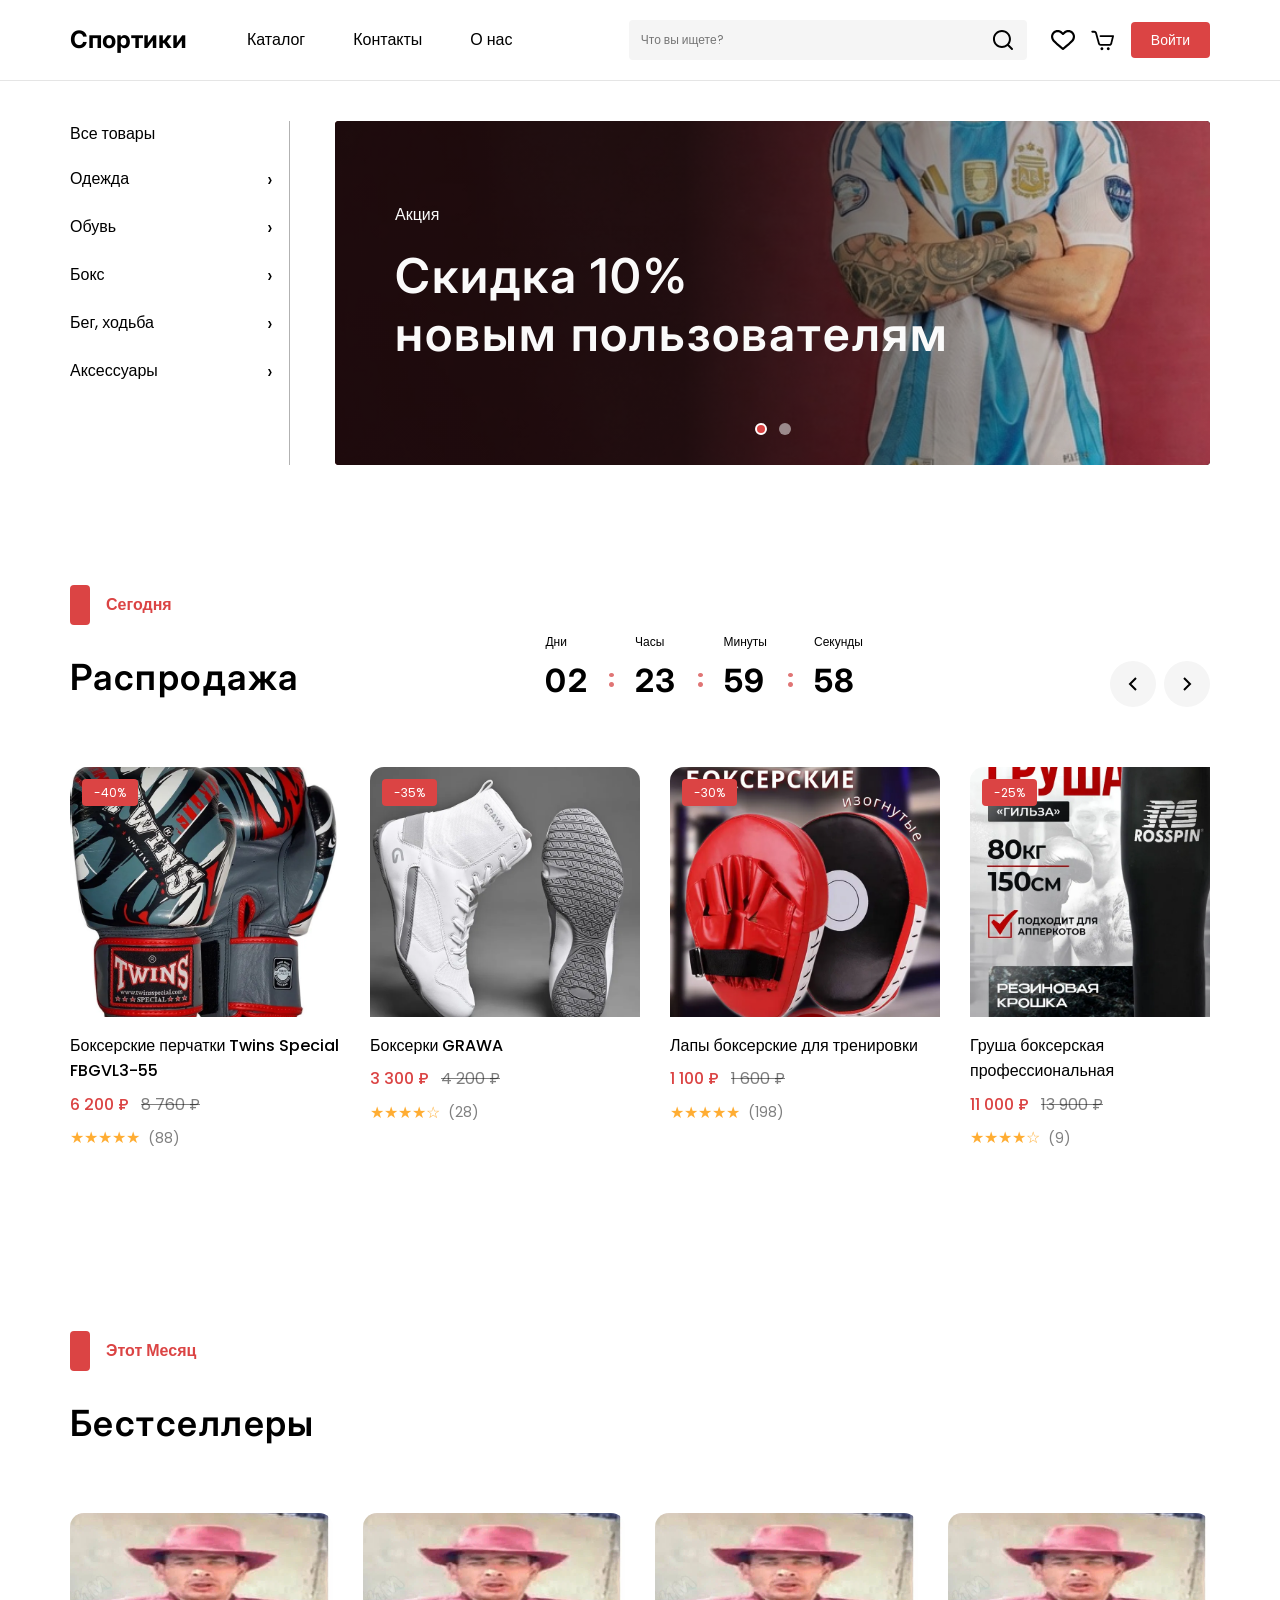
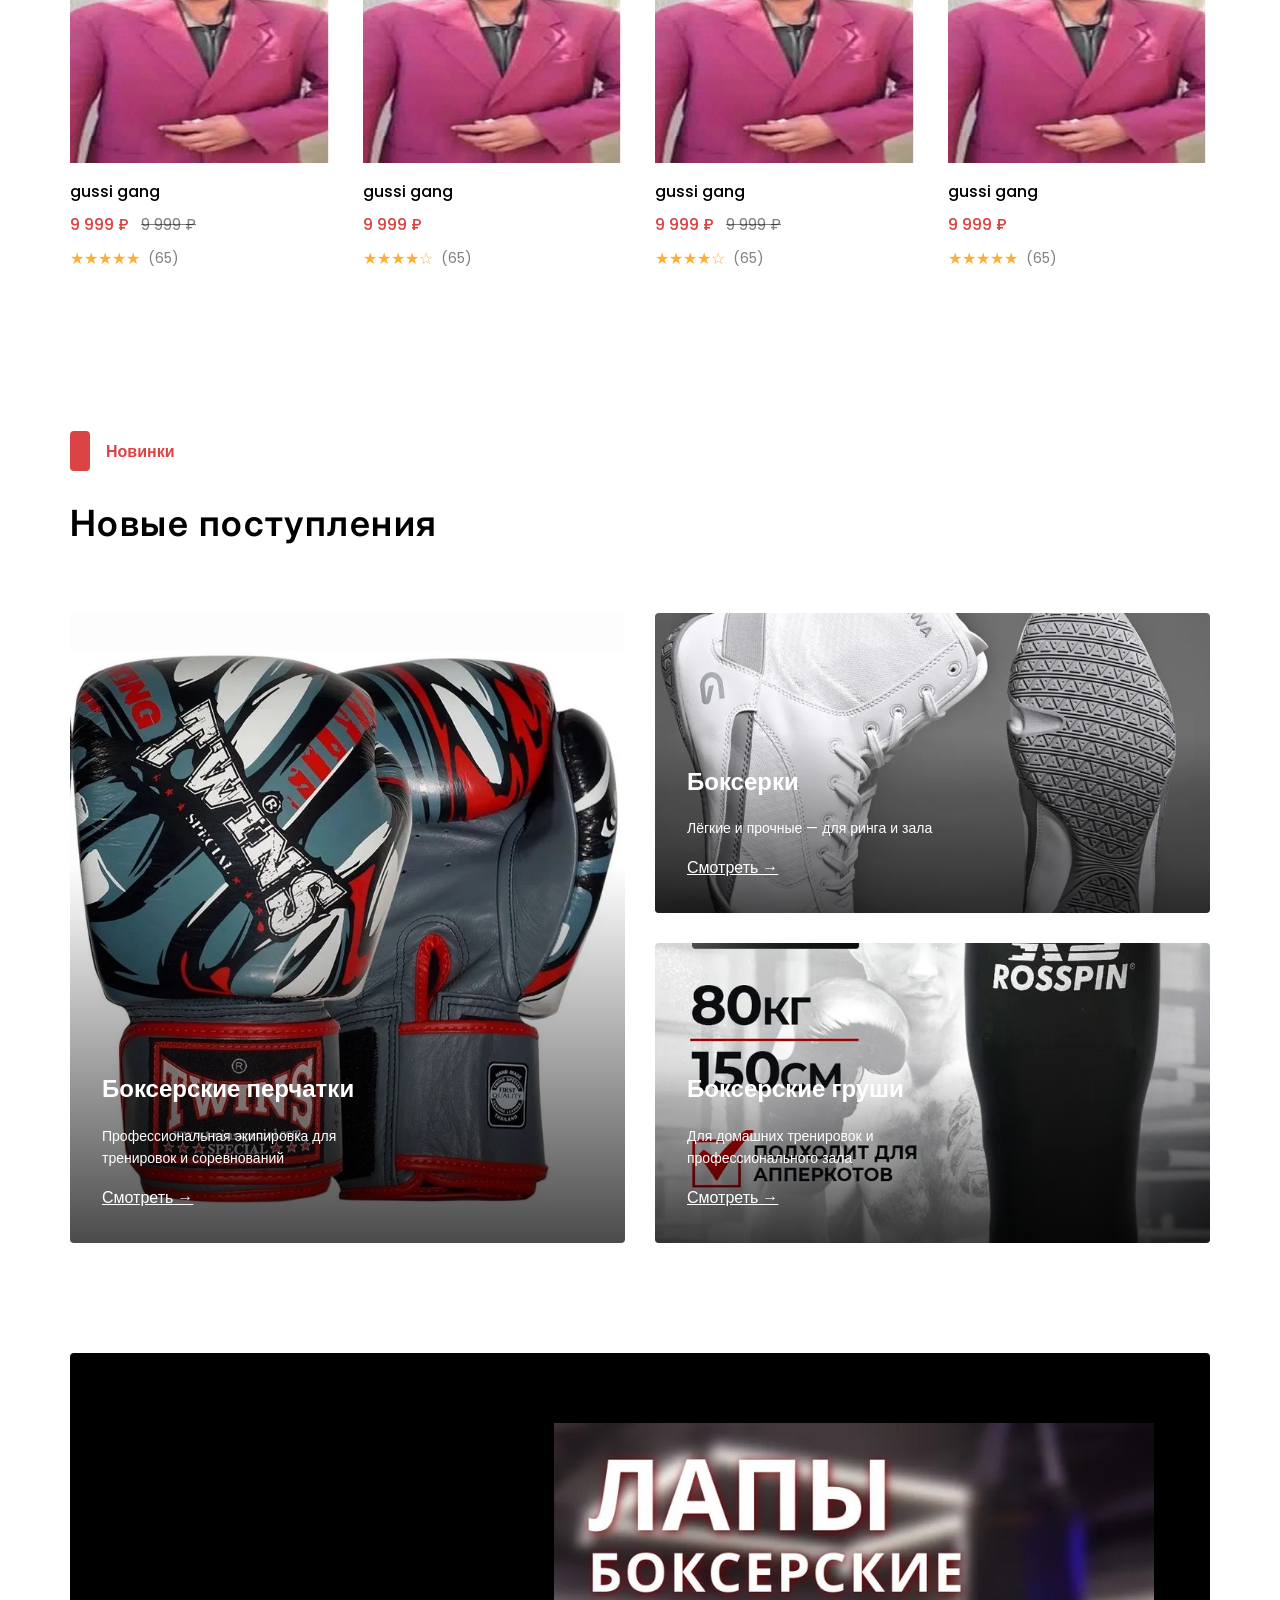
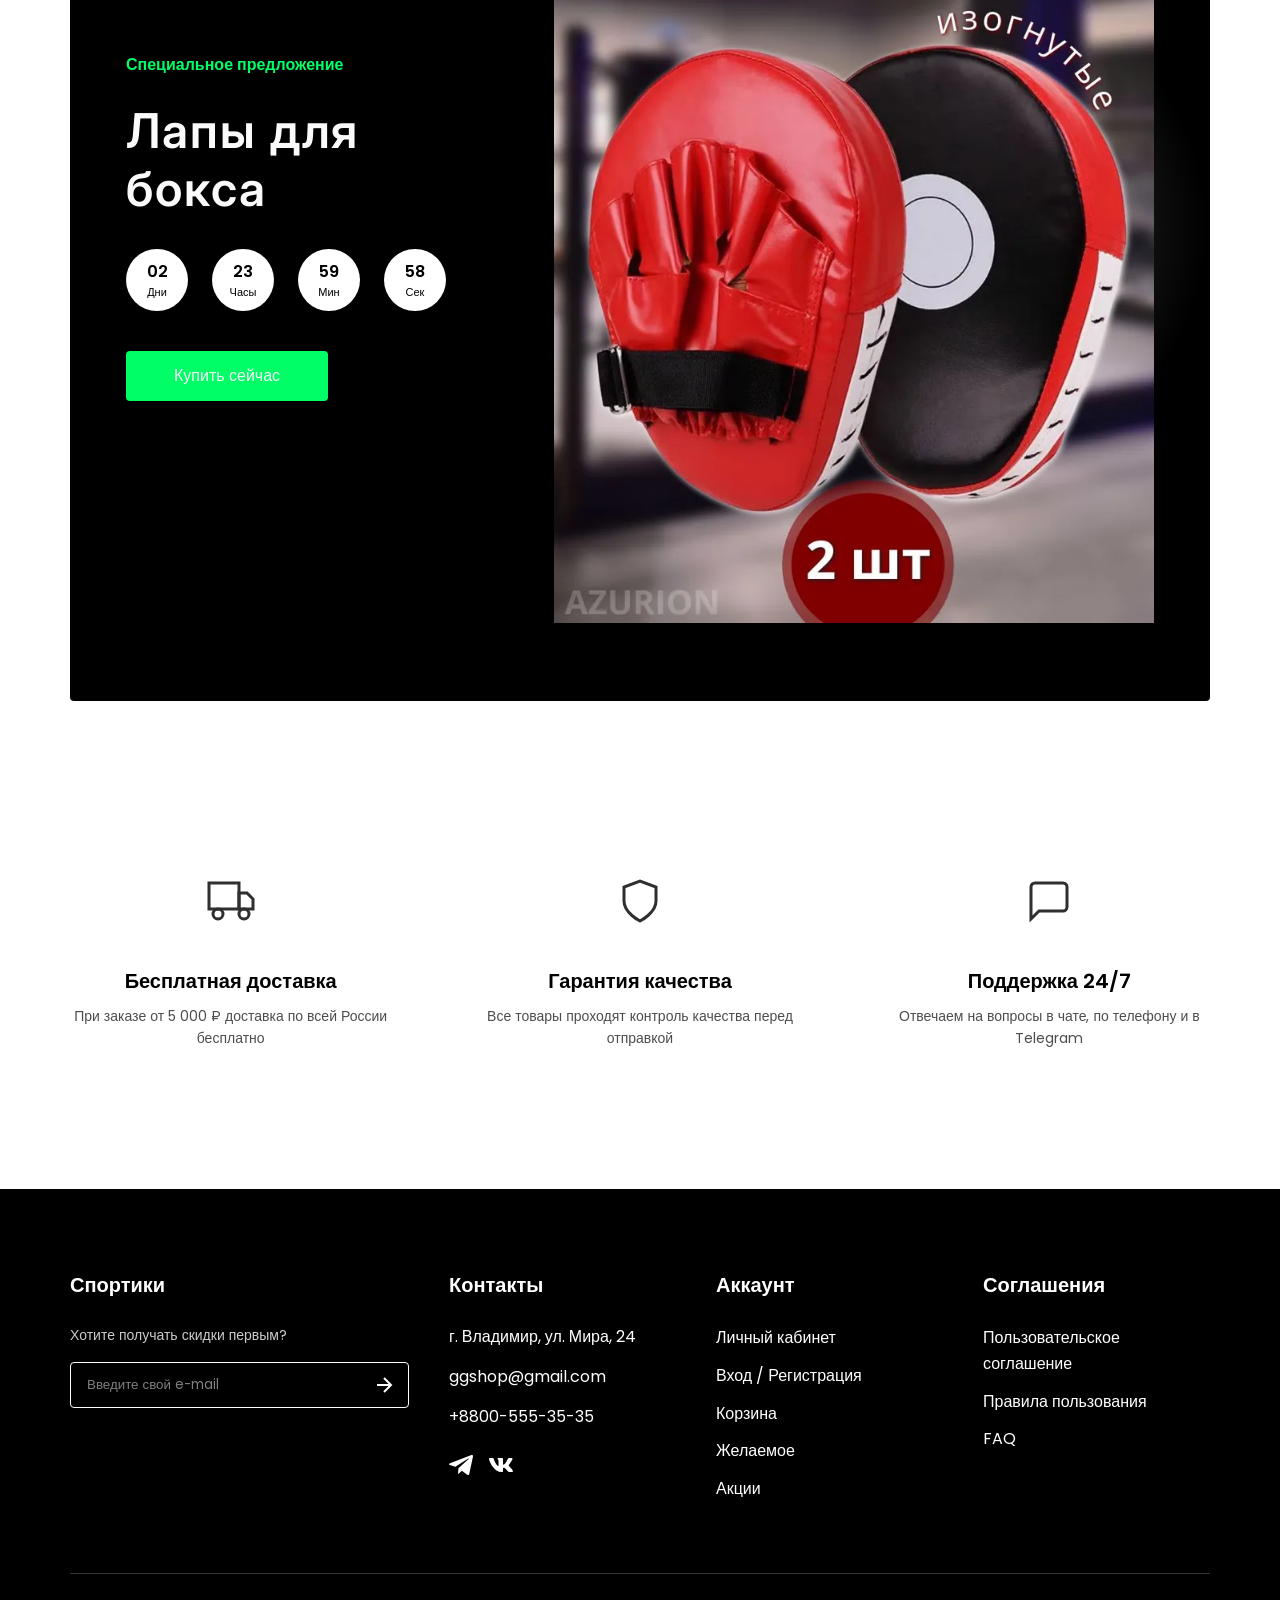
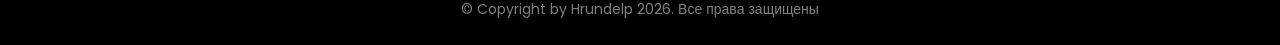
==== commit cdd34d1c: "modified:   index.html" ====
--- a/index.html
+++ b/index.html
@@ -291,7 +291,7 @@
             </div>
         </section>
 
-        <!-- Categories -->
+        <!-- Categories
         <section class="categories">
             <div class="container">
                 <div class="section-header">
@@ -331,7 +331,7 @@
                 </div>
             </div>
         </section>
-
+    -->
         <!-- Best Selling -->
         <section class="best-selling">
             <div class="container">
@@ -343,7 +343,7 @@
                         </div>
                         <h2 class="section-title">Бестселлеры</h2>
                     </div>
-                    <button class="view-all-btn">Просмотреть</button>
+                    <!--<button class="view-all-btn">Просмотреть</button>-->
                 </div>
                 <div class="products-grid">
 
